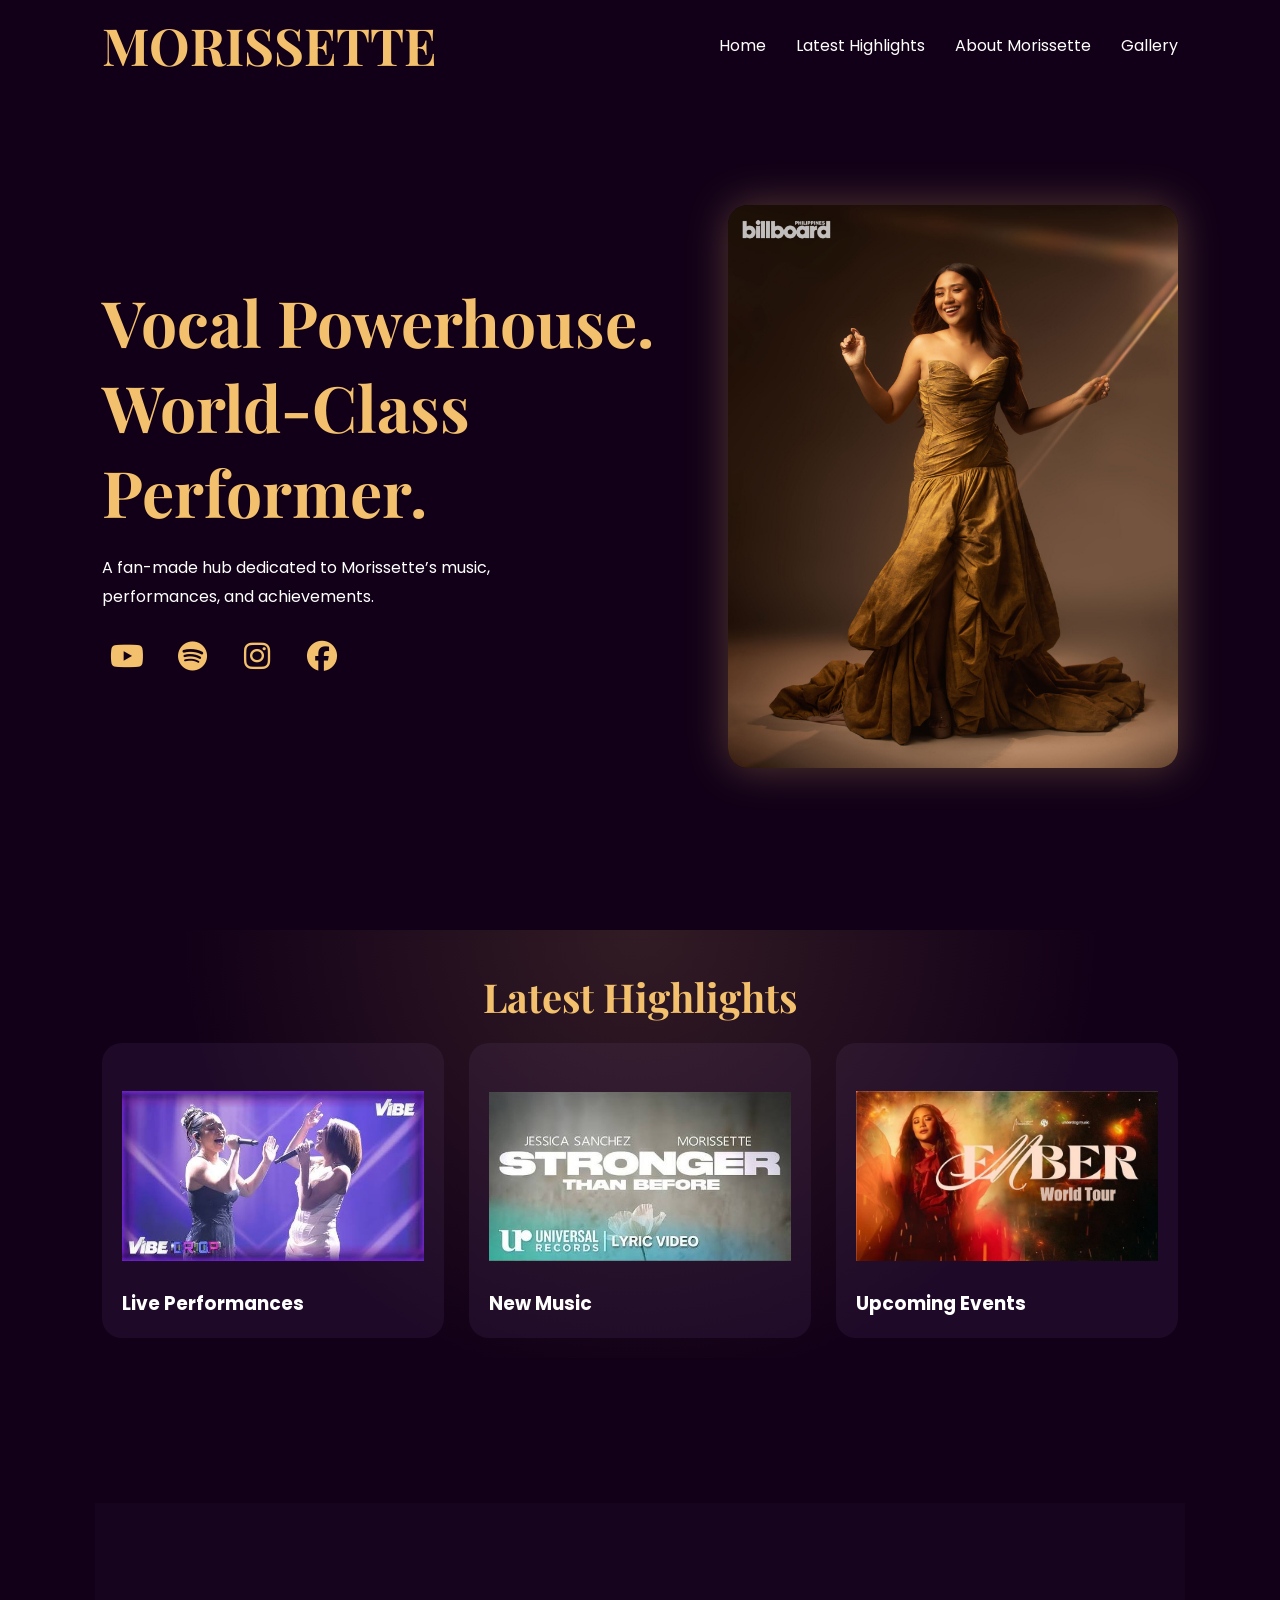
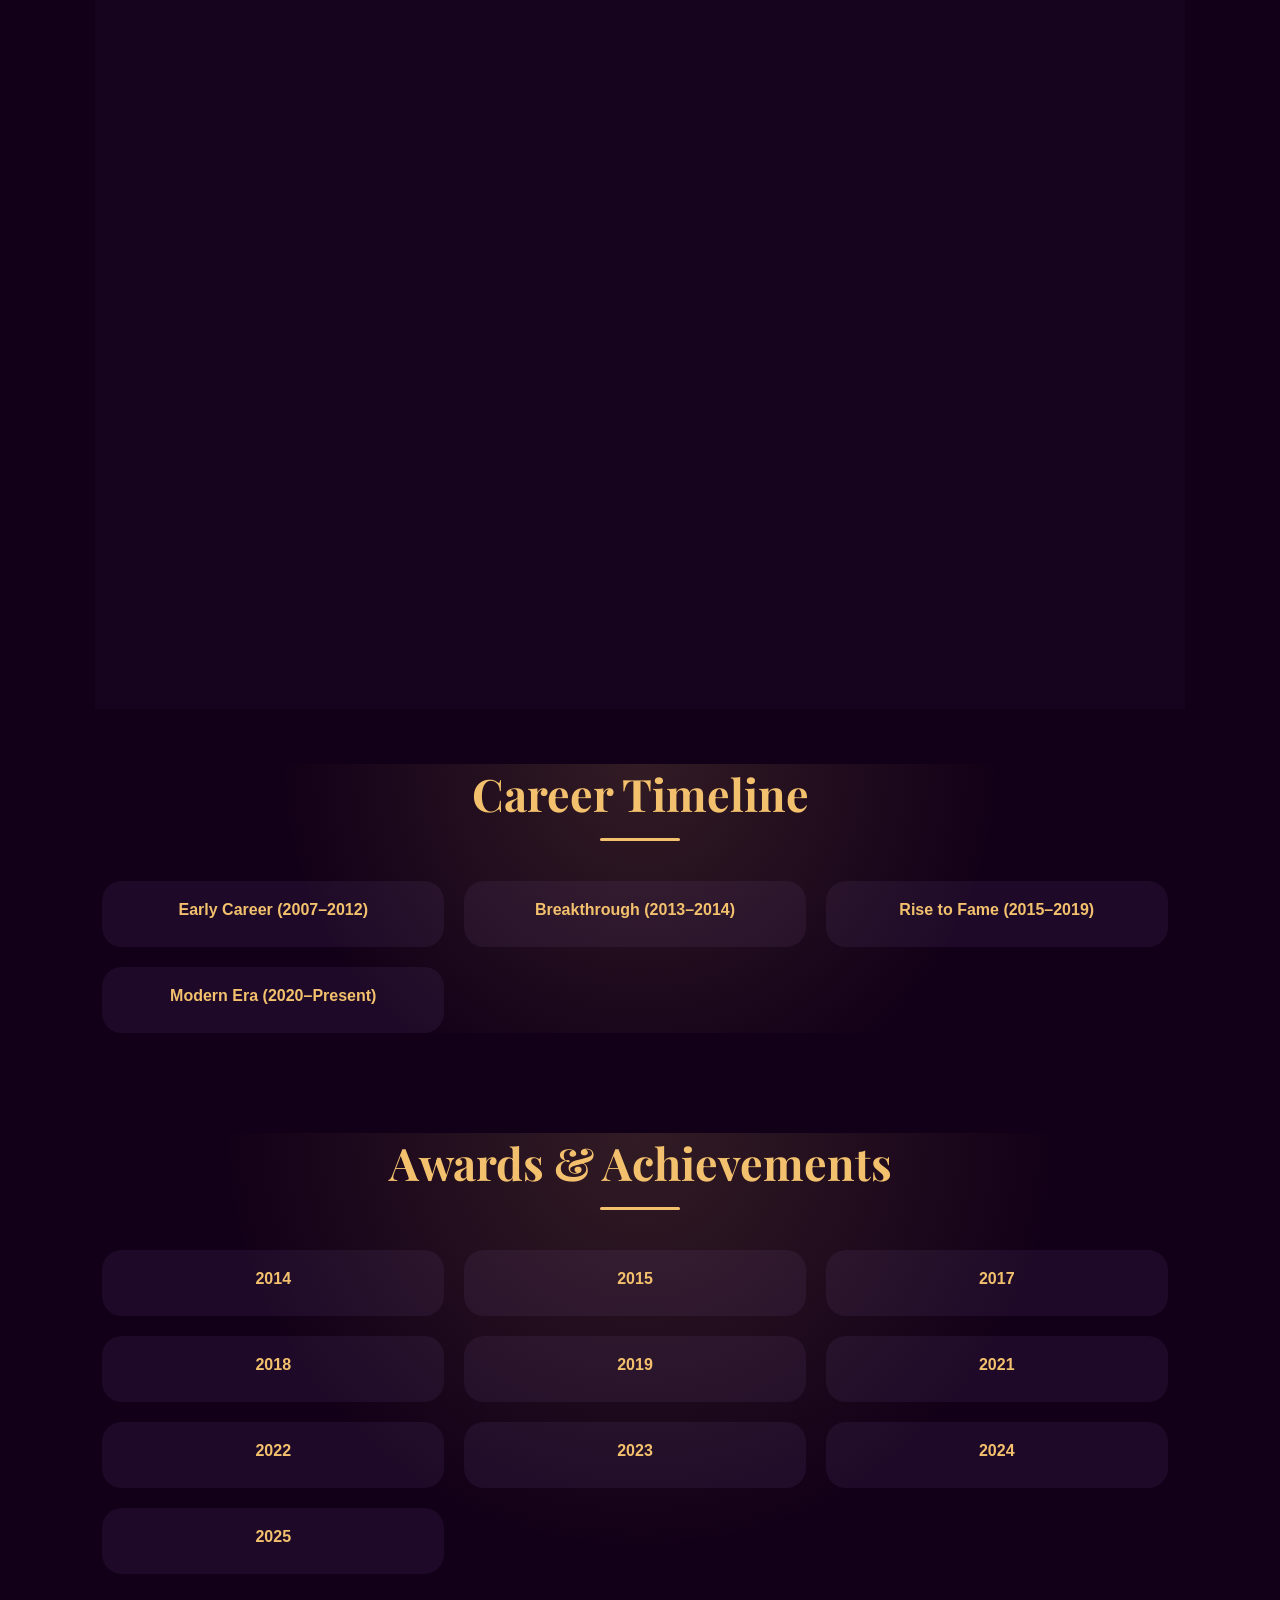
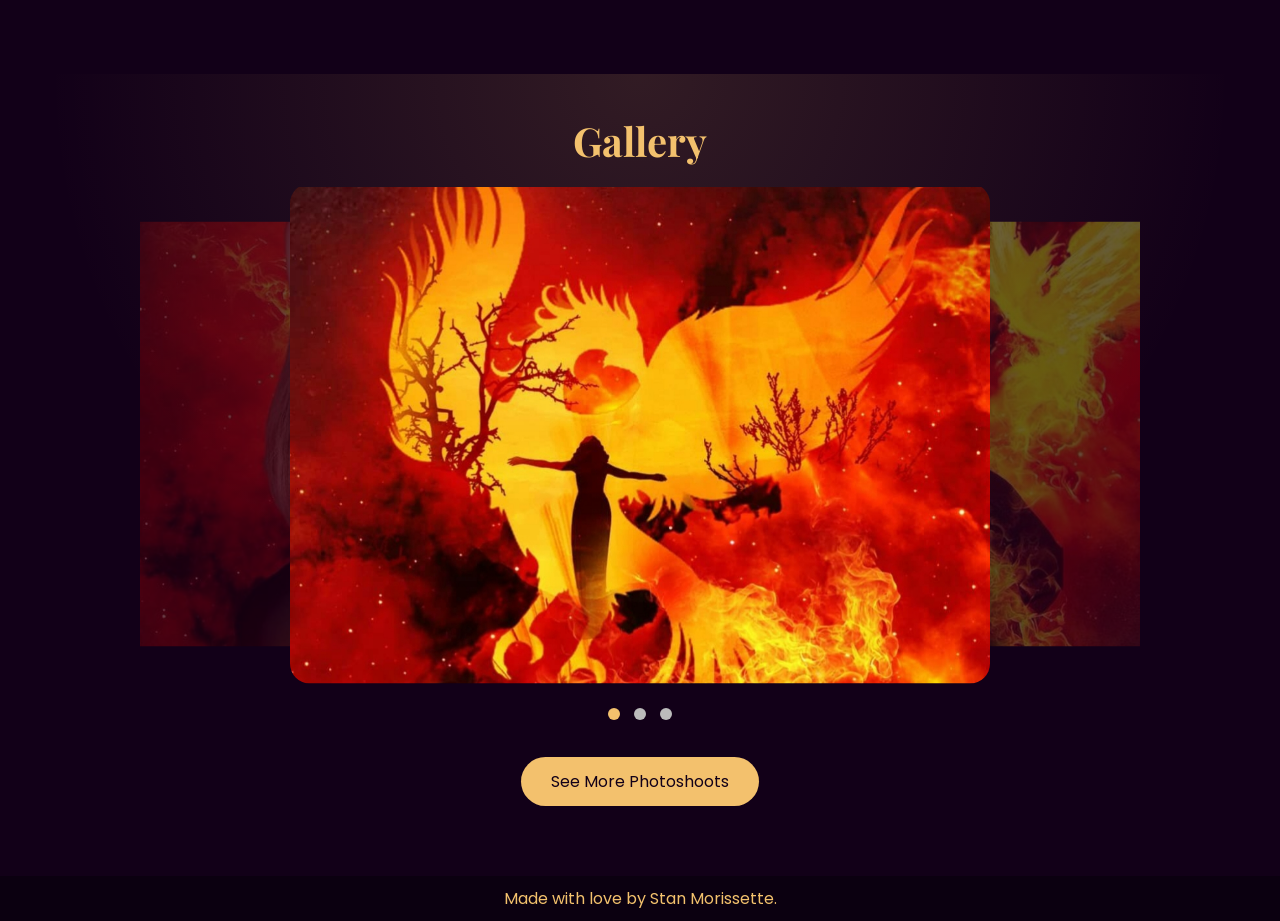
==== index.html @ fa7b36ed "Update index.html" ====
<!DOCTYPE html>
<html lang="en">
<head>
  <meta charset="UTF-8" />
  <meta name="viewport" content="width=device-width, initial-scale=1.0"/>
  <title>Morissette Fansite</title>

  <link rel="stylesheet" href="header.css">
  <link rel="stylesheet" href="style.css">

  <!-- Google Fonts -->
  <link href="https://fonts.googleapis.com/css2?family=Playfair+Display:wght@700&family=Poppins:wght@300;400;500&display=swap" rel="stylesheet">
  <link rel="stylesheet" href="https://cdnjs.cloudflare.com/ajax/libs/font-awesome/6.5.0/css/all.min.css">
<script src="https://cdn.onesignal.com/sdks/web/v16/OneSignalSDK.page.js" defer></script>
<script>
  window.OneSignalDeferred = window.OneSignalDeferred || [];
  OneSignalDeferred.push(async function(OneSignal) {
    await OneSignal.init({
      appId: "d24d82fd-729c-479e-8204-722964644f09",
    });
  });
</script>


</head>
  
<body>

 
<div id="preloader">

  <!-- VIDEO -->
  <video id="introVideo" autoplay muted playsinline>
    <source src="DiamanteNMDefender.mp4" type="video/mp4">
  </video>

  <!-- DARK OVERLAY -->
  <div class="preloader-overlay"></div>

  <!-- CONTENT -->
  <div class="preloader-content">

    <h1 class="preloader-title">
      MORISSETTE
    </h1>

    <p class="preloader-subtitle">
      Asia’s Phoenix
    </p>

    <!-- SOUND BUTTON -->
    <button id="soundBtn">
      Experience the Phoenix
    </button>

    <!-- SKIP -->
    <p id="skipText">
      Double tap anywhere to skip
    </p>

  </div>

</div>


  <header>
  <nav>
    <h1 class="logo">MORISSETTE</h1>
    <div class="menu-toggle" onclick="toggleMenu()">☰</div>
    <ul class="nav-links">
      <li><a href="#home">Home</a></li>
      <li><a href="#performances">Latest Highlights</a></li>
       <li><a href="#about">About Morissette</a></li>
      <li><a href="#gallery">Gallery</a></li>
    </ul>

  </nav>
</header>

<main class="page-content">

 <!-- HERO -->
  <section class="hero" id="home">

    <div class="hero-text">
      <h2>Vocal Powerhouse.<br>World-Class Performer.</h2>

      <p>
        A fan-made hub dedicated to Morissette’s
        music, performances, and achievements.
      </p>

      <div class="buttons">
         <a href="https://www.youtube.com/@MorissettePH" target="_blank" class="btn youtube"><i class="fa-brands fa-youtube"></i></a>
         <a href="https://open.spotify.com/artist/62WbvkXqQGvXQvw74GU3kQ" target="_blank" class="btn spotify"><i class="fa-brands fa-spotify"></i></a>
         <a href="https://www.instagram.com/itsMorissette/" target="_blank" class="btn instagram"><i class="fa-brands fa-instagram"></i></a>
         <a href="https://www.facebook.com/MorissettePh/" target="_blank" class="btn instagram"><i class="fa-brands fa-facebook"></i></a>
      </div>
    </div>

  <div class="hero-image reveal">
      <img src="Images/hero.jpg" alt="Morissette">
    </div>
  

 

</main>
 
<!-- HIGHLIGHTS -->
<section class="highlights reveal" id="performances">

  <h2>Latest Highlights</h2>

  <div class="card-container">

    <a href="Highlights/live-performances.html" class="card">
      <div class="slideshow" id="performance-slideshow"></div>
      <h3>Live Performances</h3>
    </a>

    <a href="Highlights/new-music.html" class="card">
      <div class="slideshow" id="music-slideshow"></div>
      <h3>New Music</h3>
    </a>

    <a href="Highlights/upcoming-events.html" class="card">
      <div class="slideshow" id="events-slideshow"></div>
      <h3>Upcoming Events</h3>
    </a>

  </div>

</section>



<!-- ABOUT MORISSETTE -->
<section class="info-section" id="about">

  <!-- ARTIST BIO -->
  <section class="artist-bio reveal" id="bio">
    <h2>About Morissette</h2>

      <p>
    <span class="highlight-name">Morissette</span>, hailed as the "<span class="highlight-name">Asia’s Phoenix</span>,” continues to rise as one of the most powerful and transcendent voices of her generation. Her unmatched vocal prowess has not only captured the hearts of millions but has also opened doors for her to collaborate with legendary acts such as A1, alongside other respected names in the music industry. She has also shared the stage with some of today’s biggest pop icons and global superstars, proving time and time again that her voice belongs on the world stage.
  </p>

  <p>
    From the Philippines to the global spotlight, Morissette has consistently carried her country with pride. One of her most iconic moments came when she was chosen to perform the official Asia release of “A Whole New World” for Disney’s live-action Aladdin—a testament to her timeless vocal elegance.
  </p>

  <p>
    She further solidified her international presence when she represented the Philippines at the Asia Song Festival in Busan, South Korea in 2017 and 2018, making history as the first artist to grace the stage for two consecutive years.
  </p>

  <p>
    Her journey has taken her across the world, with sold-out concerts in the USA, Dubai, Canada, Australia, Japan, Thailand, the United Kingdom, Switzerland, Italy, and many more—each stage echoing the same truth: Morissette was born to be heard.
  </p>

    <!-- remaining bio paragraphs -->
  </section>

  <!-- CAREER TIMELINE -->
  <section class="timeline-section reveal" id="timeline">

  <h2>Career Timeline</h2>

  <div class="timeline-container">

      <!-- EARLY CAREER -->
    <div class="card timeline-card accordion-card">

      <button class="accordion-btn">Early Career (2007–2012)</button>

      <div class="accordion-content">
        <p>
          Morissette began her career at a young age, joining TV5’s Talentadong Pinoy at 14
          and later competing in Star Factor, finishing as first runner-up. She appeared in TV5 shows
          and recorded early songs. In 2012, she starred in Disney’s Camp Rock stage musical but
          experienced vocal strain that led to vocal cord nodules.
        </p>
      </div>

    </div>


    <!-- BREAKTHROUGH -->
    <div class="card timeline-card accordion-card">

      <button class="accordion-btn">Breakthrough (2013–2014)</button>

      <div class="accordion-content">
        <p>
          In 2013, she joined The Voice of the Philippines and gained national recognition.
          She reached the semifinals under Sarah Geronimo’s team. In 2014, she became a regular ASAP performer,
          recorded theme songs, held her first solo concert, and performed with international artist Jessie J.
        </p>
      </div>

    </div>

    <!-- RISE -->
    <div class="card timeline-card accordion-card">

      <button class="accordion-btn">Rise to Fame (2015–2019)</button>

      <div class="accordion-content">
        <p>
          Morissette rose to major fame, releasing her debut album and earning multiple awards.
          She became known for hit TV and film theme songs, joined major concerts, and became part of
          the “Birit Queens.” Her performances went viral globally, earning her the title “Asia’s Phoenix.”
        </p>
      </div>

    </div>

    <!-- MODERN ERA -->
    <div class="card timeline-card accordion-card">

      <button class="accordion-btn">Modern Era (2020–Present)</button>

      <div class="accordion-content">
        <p>
          From 2020 onward, Morissette focused on songwriting, production, and international work.
          She released music such as “Love You Still,” “Phoenix,” and her EP Signature.
          She performed globally, sang at national events, celebrated her 10th anniversary,
          and recently expanded into film with Song of the Fireflies (2025), earning Best Actress recognition.
        </p>
      </div>

    </div>

  </div>

</section>

  <!-- AWARDS -->
  <section class="awards-section reveal" id="awards">
    <h2>Awards & Achievements</h2>

    <div class="awards-container">
      <!-- award cards -->
        <!-- 2014 -->
    <div class="card award-card accordion-card">

      <button class="accordion-btn">
        2014
      </button>

      <div class="accordion-content">
        <p>
          Star Awards for Music — New Female Recording Artist of the Year
        </p>

        <p>
          MOR Pinoy Music Awards — Best New Artist
        </p>
      </div>

    </div>

    <!-- 2015 -->
    <div class="card award-card accordion-card">

      <button class="accordion-btn">
        2015
      </button>

      <div class="accordion-content">
        <p>
          NCAF Seal of Excellence Awards — Outstanding Female Performing Artist
        </p>

        <p>
          MOR Pinoy Music Awards — Female Artist of the Year
        </p>
      </div>

    </div>

    <!-- 2017 -->
    <div class="card award-card accordion-card">

      <button class="accordion-btn">
        2017
      </button>

      <div class="accordion-content">
        <p>
          Aliw Awards — Best Collaboration in a Concert
        </p>

        <p>
          EdukCircle Awards — Most Influential Concert Performer
        </p>
      </div>

    </div>

    <!-- 2018 -->
    <div class="card award-card accordion-card">

      <button class="accordion-btn">
        2018
      </button>

      <div class="accordion-content">
        <p>
          Wish 107.5 Music Awards — Wish Female Artist of the Year
        </p>

        <p>
          Wishclusive Pop/Ballad Performance Awards
        </p>

        <p>
          Viral streaming and performance recognitions
        </p>
      </div>

    </div>

    <!-- 2019 -->
    <div class="card award-card accordion-card">

      <button class="accordion-btn">
        2019
      </button>

      <div class="accordion-content">
        <p>
          Awit Awards — Best Ballad Recording (“Naririnig Mo Ba”)
        </p>

        <p>
          Wish 107.5 Music Awards — Wish Artist of the Year
        </p>
      </div>

    </div>

    <!-- 2021 -->
    <div class="card award-card accordion-card">

      <button class="accordion-btn">
        2021
      </button>

      <div class="accordion-content">
        <p>
          Star Awards for Music — People’s Choice Award (“Love You Still”)
        </p>

        <p>
          Asian Academy Creative Awards — Best Theme Song
          (“Gusto Ko Nang Bumitaw”)
        </p>
      </div>

    </div>

    <!-- 2022 -->
    <div class="card award-card accordion-card">

      <button class="accordion-btn">
        2022
      </button>

      <div class="accordion-content">
        <p>
          Star Awards for Music — Female Recording Artist of the Year
        </p>

        <p>
          Awit Awards — Best Ballad Recording
          (“Diyan Ba Sa Langit” with Jason Dy)
        </p>
      </div>

    </div>

    <!-- 2023 -->
    <div class="card award-card accordion-card">

      <button class="accordion-btn">
        2023
      </button>

      <div class="accordion-content">
        <p>
          Asian Academy Creative Awards — Best Branded Programme
          (A Night of Wonder – Disney+ Philippines)
        </p>

        <p>
          KDR Icon of Music and Philanthropy — Hall of Fame Honor
        </p>
      </div>

    </div>

    <!-- 2024 -->
    <div class="card award-card accordion-card">

      <button class="accordion-btn">
        2024
      </button>

      <div class="accordion-content">
        <p>
          Billboard Philippines Women in Music — People’s Choice Award
        </p>
      </div>

    </div>

    <!-- 2025 -->
    <div class="card award-card accordion-card">

      <button class="accordion-btn">
        2025
      </button>

      <div class="accordion-content">
        <p>
          Manila International Film Festival — Best Actress
          (Song of the Fireflies)
        </p>
      </div>

    </div>

    </div>
  </section>

</section>




<!-- UPDATES 
<section class="updates reveal" id="updates">

  <h2>Latest Updates</h2>

  <div class="updates-container">

    <div class="update-card">
      <h3>New Performance Released</h3>
      <p>Morissette recently dropped a stunning live performance on YouTube.</p>
    </div>

    <div class="update-card">
      <h3>Upcoming Concert</h3>
      <p>Fans are excited for her upcoming live stage events.</p>
    </div>

    <div class="update-card">
      <h3>Music Milestone</h3>
      <p>Reached millions of streams across Spotify and YouTube.</p>
    </div>

  </div>

</section>  -->

 <!-- GALLERY -->
<section class="gallery reveal" id="gallery">

  <h2>Gallery</h2>

  <div class="slideshow-container">

  <div class="slides-wrapper">

    <div class="slide active fade">
      <img src="Images/Phoenix1.jpg" alt="">
    </div>

    <div class="slide fade">
      <img src="Images/Phoenix2.jpg" alt="">
    </div>

    <div class="slide fade">
      <img src="Images/Phoenix3.jpg" alt="">
    </div>

    <div class="slide fade">
      <img src="Images/Phoenix4.jpg" alt="">
    </div>

  </div>

</div>


<div class="dots-container">
  <span class="dot" data-position="first"></span>
  <span class="dot" data-position="middle"></span>
  <span class="dot" data-position="last"></span>
</div>





<!-- See More Button -->
<div class="see-more-container">
  <a href="Gallery/photoshoot-collection.html" class="see-more-btn">See More Photoshoots</a>
</div>


</section>

<script src="script.js"></script>



 <!-- FOOTER -->
  <footer>
    <p>
      Made with love by Stan Morissette.
    </p>
  </footer>



</body>
</html>
---- header.css ----
/* ========================================
   GLOBAL NAVBAR
======================================== */

header{
  position:fixed;
  top:0;
  left:0;
  width:100%;
  z-index:1000;

  background:#120018;

  transition:0.3s ease;

}

nav{
  position:relative;

  display:flex;
  justify-content:space-between;
  align-items:center;

  padding:20px 8%;

  transition:0.3s ease;
}

/* LOGO */

.logo{
  font-family:'Playfair Display', serif;
  color:#f3c16d;

  font-size:clamp(32px,4vw,80px);
  line-height:1;

  transition:0.3s ease;
}

/* NAV LINKS */

.nav-links{
  display:flex;
  align-items:center;
  gap:30px;

  list-style:none;
}

/* LINKS */

nav a{
  text-decoration:none;
  color:white;

  transition:0.3s ease;
}

nav a:hover{
  color:#f3c16d;
}

/* HAMBURGER */

.menu-toggle{
  display:none;

  font-size:32px;
  color:#f3c16d;

  cursor:pointer;

  flex-shrink:0;
  order:2;

  position:relative;
  z-index:2000;
}

/* SHRINK EFFECT */

header.shrink nav{
  padding:10px 8%;
}

header.shrink .logo{
  font-size:40px;
}

header.shrink .nav-links{
  gap:15px;
}

/* MOBILE NAV */

@media(max-width:768px){

  nav{
    flex-wrap:wrap;
    padding:15px 8%;
  }

  .menu-toggle{
    display:block;
  }

  .nav-links{
    display:none;

    position:absolute;
    top:100%;
    left:0;

    width:100%;

    flex-direction:column;
    text-align:center;
    gap:15px;

    margin-top:15px;
    padding:20px 0;

    background:#120018;
  }

  .nav-links.show{
    display:flex;
  }

}




/* ========================================
   GLOBAL
======================================== */

html,
body{
  height:100%;
}

body{
  min-height:100vh;
  display:flex;
  flex-direction:column;

  font-family:'Poppins', sans-serif;
  background:#120018;
  color:white;
}

main{
  flex:1;
}



/* ========================================
   FOOTER
======================================== */

footer{
  padding:10px;

  text-align:center;

  background:#0b0010;
  color:#f3c16d;
}
---- style.css ----
/* ========================================
   RESET & BASE
======================================== */

*{
  margin: 0;
  padding: 0;
  box-sizing: border-box;
}

.page-content{
  margin-top: 30px;
}


#home,
#about,
#performances,
#gallery{
  scroll-margin-top: 100px;
}

#timeline,
#awards{
  scroll-margin-top: 120px;
}

html {
  scroll-behavior: smooth;
}

/* ========================================
   PRELOADER
======================================== */

#preloader{
  position: fixed;
  inset: 0;
  display: flex;
  justify-content: center;
  align-items: center;
  overflow: hidden;
  background: black;
  z-index: 9999;
  transition: opacity 0.8s ease;
}

#preloader video{
  position: absolute;
  inset: 0;
  width: 100%;
  height: 100%;
  object-fit: cover;
}

.preloader-overlay{
  position: absolute;
  inset: 0;
  background: linear-gradient(
    to bottom,
    rgba(0, 0, 0, 0.45),
    rgba(18, 0, 24, 0.75)
  );
  z-index: 1;
}

.preloader-content{
  position: relative;
  z-index: 2;
  display: flex;
  flex-direction: column;
  align-items: center;
  justify-content: center;
  text-align: center;
  padding: 20px;
}

.preloader-title{
  font-family: 'Playfair Display', serif;
  font-size: clamp(3rem, 8vw, 6rem);
  letter-spacing: 4px;
  color: #f3c16d;
  text-shadow:
    0 0 10px rgba(243, 193, 109, 0.5),
    0 0 30px rgba(243, 193, 109, 0.25);
  animation: fadeUp 1.2s ease forwards;
}

.preloader-subtitle{
  margin-top: 10px;
  margin-bottom: 40px;
  font-size: 1rem;
  letter-spacing: 3px;
  text-transform: uppercase;
  color: white;
  opacity: 0.85;
  animation: fadeUp 1.5s ease forwards;
}

#soundBtn{
  margin-top: 100px;
  padding: 14px 34px;
  border: none;
  border-radius: 40px;
  background: #f3c16d;
  color: #120018;
  font-weight: 600;
  font-size: 1rem;
  cursor: pointer;
  transition: transform 0.3s ease, box-shadow 0.3s ease, background-color 0.3s ease;
  animation: fadeUp 1.8s ease forwards;
}

#soundBtn:hover{
  transform: scale(1.05);
  box-shadow: 0 0 20px rgba(243, 193, 109, 0.45);
}

#soundBtn.skip-mode{
  background: #ffffff;
  color: #120018;
  box-shadow: 0 0 20px rgba(255, 255, 255, 0.4);
}

#skipText{
  margin-top: 22px;
  font-size: 0.9rem;
  color: white;
  opacity: 0.7;
  animation: fadeUp 2s ease forwards;
}

@keyframes fadeUp{
  from{
    opacity: 0;
    transform: translateY(20px);
  }
  to{
    opacity: 1;
    transform: translateY(0);
  }
}

/* ========================================
   HERO
======================================== */

.hero{
  min-height: 100vh;
  display: flex;
  align-items: center;
  justify-content: space-between;
  gap: 40px;
  padding: 50px 8%;
  opacity: 0;
  transform: translateY(20px);
  transition: opacity 1.2s ease, transform 1.2s ease;
}

.hero.show{
  opacity: 1;
  transform: translateY(0);
}

.hero-text{
  flex: 1;
  display: flex;
  flex-direction: column;
}

.hero-text h2{
  margin-bottom: 20px;
  font-size: 4rem;
  font-family: 'Playfair Display', serif;
  color: #f3c16d;
}

.hero-text p{
  max-width: 500px;
  line-height: 1.8;
}

.hero-image img{
  width: 450px;
  margin-top: 20px;
  border-radius: 20px;
  box-shadow: 0 0 40px rgba(243, 193, 109, 0.3);
}

.buttons{
  display: flex;
  gap: 15px;
  margin-top: 20px;
}

.buttons a{
  padding: 12px 20px;
  text-decoration: none;
  color: #f3c16d;
  border-radius: 30px;
}

/* SOCIAL BUTTONS */
.btn{
  width: 50px;
  height: 50px;
  display: flex;
  align-items: center;
  justify-content: center;
  font-size: 30px; /* Reduced from 50px to prevent overflow inside a 50px wrapper */
  color: #f3c16d;
  text-decoration: none;
  transition: transform 0.3s ease, background 0.3s ease, box-shadow 0.3s ease;
}

.btn i{
  color: #f3c16d;
}

.btn:hover{
  transform: scale(1.1);
  background: rgba(243, 193, 109, 0.12);
  box-shadow: 0 0 15px rgba(243, 193, 109, 0.4);
}



/* ========================================
   ABOUT MORISSETTE
======================================== */

.info-section{
  width:100%;
  padding:100px 8%;
}

/* ========================================
   GLOBAL SECTION TITLES
======================================== */

.highlights h2,
.gallery h2,
.updates h2 {
  position: relative;
  padding: 20px 8%;
  text-align: center;
  font-size: 2.5rem;
  color: #f3c16d;
  font-family: 'Playfair Display', serif;
  color: #f3c16d;
}


.artist-bio h2,
.timeline-section h2,
.awards-section h2{
  text-align:center;
  font-size:2.8rem;
  font-family:'Playfair Display', serif;
  color:#f3c16d;
  margin-bottom:40px;
  position:relative;
}

.artist-bio h2::after,
.timeline-section h2::after,
.awards-section h2::after{
  content:"";
  display:block;
  width:80px;
  height:3px;
  background:#f3c16d;
  margin:15px auto 0;
  border-radius:20px;
}

/* ========================================
   ARTIST BIO
======================================== */

.artist-bio{
  max-width:1000px;
  margin:0 auto 100px;
  padding:50px;
  background:rgba(30,10,40,.45);
  border-radius:24px;
  backdrop-filter:blur(8px);
  box-shadow:0 0 30px rgba(243,193,109,.08);
    transition:.3s ease;
}

.artist-bio p{
  color:#f3f3f3;
  line-height:1.9;
  margin-bottom:18px;
  text-align:justify;
  text-indent:0.5in;
}

.artist-bio:hover{
  transform:translateY(-5px);
}

.highlight-name{
  color:#f3c16d;
  font-family:'Playfair Display', serif;
  font-weight:600;
}

/* ========================================
   TIMELINE
======================================== */

.timeline-section{
  max-width:1200px;
  margin:0 auto 100px;
}

 .timeline-container{
  display:grid;
  grid-template-columns:repeat(auto-fit,minmax(260px,1fr));
  gap:20px;

  max-height:700px;   /* desktop height */
  overflow-y:auto;

  padding-right:10px;
  align-items:start;
}

.timeline-card{
  background:#1e0a28;
  border-radius:10px;
  padding:5px;
  transition:.3s ease;
}

.timeline-card:hover{
  transform:translateY(-5px);
  box-shadow:0 0 25px rgba(243,193,109,.15);
}

/* ========================================
   AWARDS
======================================== */

.awards-section{
  max-width:1200px;
  margin:0 auto;
}

.awards-container{
  display:grid;
  grid-template-columns:repeat(auto-fit,minmax(260px,1fr));
  gap:20px;

  max-height:700px;   /* desktop height */
  overflow-y:auto;

  padding-right:10px;
  align-items:start;

    /* Hide scrollbar */
  scrollbar-width:none;      /* Firefox */
  -ms-overflow-style:none;   /* IE/Edge */
}

.awards-container::-webkit-scrollbar{
  display:none;              /* Chrome/Safari */
}

.award-card{
  background:#1e0a28;
  border-radius:20px;
  padding:5px;
  transition:.3s ease;
}

.award-card:hover{
  transform:translateY(-5px);
  box-shadow:0 0 25px rgba(243,193,109,.15);
}




/* ========================================
   UPDATES
======================================== */

.updates{
  padding: 100px 8%;
  text-align: center;
}

.update-card{
  margin-bottom: 15px;
  padding: 20px;
  background: #1e0a28;
  border-radius: 20px;
  text-align: left;
  transition: transform 0.3s ease;
}

.update-card:hover{
  transform: translateY(-5px);
}

.update-card h3{
  margin-bottom: 10px;
  color: #f3c16d;
}

.update-card p{
  line-height: 1.6;
}

/* ========================================
   HIGHLIGHTS
======================================== */

.highlights{
   position: relative;
margin-bottom: 90PX;
  padding: 20px 8%;
}

.card-container{
  display: grid;
  grid-template-columns: repeat(auto-fit, minmax(250px, 1fr));
  gap: 25px;
}

.card{
  display: block;
  padding: 20px; /* Changed from percentage to pixels for grid stability */
  background: #1e0a28;
  border-radius: 20px;
  text-decoration: none;
  color: white;
  transition: transform 0.3s ease;
}

.card:hover{
  transform: translateY(-5px);
}

.slideshow{
  width: 100%;
  aspect-ratio: 4/3;
  border-radius: 15px;
  position: relative;
  overflow: hidden;
}

.highlight-slide{
  border-radius: 15px;
  position: absolute;
  inset: 0;
  width: 100%;
  height: 100%;
  object-fit: contain;
  opacity: 0;
  transform: scale(1.05);
  transition: opacity 1.5s ease, transform 4s ease;
}

.highlight-slide.active{
  opacity: 1;
  transform: scale(1);
}

/* ========================================
   GALLERY
======================================== */

.gallery{
  padding: 20px 8%;
  text-align: center;
  margin-bottom: 50PX;
}

.slideshow-container{
  position: relative;
  max-width: 1000px;
  height: 500px;
  margin: auto;
  overflow: hidden;
}

.slide{
  position: absolute;
  top: 50%;
  left: 50%;
  width: 70%;
  opacity: 0;
  transform: translate(-50%, -50%) scale(0.8);
  transition: opacity 0.5s ease, transform 0.5s ease;
  z-index: 1;
}

.slide.active{
  opacity: 1;
  transform: translate(-50%, -50%) scale(1);
  z-index: 3;
}

.slide.prev{
  opacity: 0.35;
  transform: translate(-85%, -50%) scale(0.85);
  z-index: 2;
}

.slide.next{
  opacity: 0.35;
  transform: translate(-15%, -50%) scale(0.85);
  z-index: 2;
}

.slide img{
  width: 100%;
  height: 500px;
  object-fit: cover;
  border-radius: 20px;
}

.see-more-container{
  margin-top: 30px;
  text-align: center;
}

.see-more-btn{
  display: inline-block;
  padding: 12px 30px;
  background: #f3c16d;
  color: #120018;
  border: none;
  border-radius: 25px;
  text-decoration: none;
  font-size: 1rem;
  transition: background 0.3s ease, transform 0.3s ease;
}

.see-more-btn:hover{
  background: #d1ad4f;
  transform: scale(1.05);
}

.dots-container{
  margin-top: 15px;
  text-align: center;
}

.dot{
  display: inline-block;
  width: 12px;
  height: 12px;
  margin: 0 5px;
  background: #bbb;
  border-radius: 50%;
  cursor: pointer;
  transition: background 0.3s;
}

.dot.active{
  background: #f3c16d;
}



/* ========================================
   ACCORDION
======================================== */

.accordion-btn{
  width: 100%;
  display: flex;
  justify-content: center;
  align-items: center;
  margin-bottom: 8px;
  background: none;
  border: none;
  color: #f3c16d;
  font-size: 1rem;
  font-weight: 600;
  cursor: pointer;
}

.accordion-btn::after{
  content: "";
  transition: transform 0.3s ease;
}

.accordion-content{
  max-height:0;
  overflow:hidden;
  opacity:0;
  transition:max-height .4s ease, opacity .3s ease;
  
}

/* Fixed active state so scrollbars and overflow function properly */
.accordion-card.active .accordion-content{
  max-height: 1000px;
  opacity: 1;
  margin-top: 15px;
}

.accordion-content p{
  margin-bottom: 12px;
  font-size: 0.95rem;
  line-height: 1.5;
}

.accordion-content::-webkit-scrollbar{
  width: 4px;
}

.accordion-content::-webkit-scrollbar-thumb{
  background: #f3c16d;
  border-radius: 10px;
}



/* Always-on Glow Background Effect on Headings */
.highlights::before,
.gallery::before,
.updates::before,
.timeline-section::before,
.awards-section::before {
  content: "";
  position: absolute;
  inset: 0;
  background: radial-gradient(
    circle at top,
    rgba(243, 193, 109, 0.14),
    transparent 60%
  );
  border-radius: 20px;
  pointer-events: none;
  z-index: 0;
}

.highlights h2 > *,
.gallery h2 > *,
.updates h2 > *,
.timeline-section h2 > *,
.awards-section h2 > * {
  position: relative;
  z-index: 1;
}


/* ========================================
   REVEAL ANIMATION (Performance Optimized)
======================================== */

.reveal{
  opacity: 0;
  transform: translateY(120px);
  transition: opacity 1.4s ease, transform 1.4s ease; /* Avoids transition: all */
}

.reveal.active{
  opacity: 1;
  transform: translateY(0);
}




/* ========================================
   MOBILE STYLES (768px and down)
======================================== */

@media(max-width: 768px){
  .page-content{
    margin-top: 90px;
  }

  .hero{
    flex-direction: column;
    text-align: center;
    gap: 25px;
    padding: 40px 8%;
  }

  .hero-image{
    order: 1;
  }

  .hero-text{
    order: 2;
    align-items: center;
  }

  .hero-text h2{
    font-size: 2.2rem;
  }

  .hero-text p{
    max-width: 100%;
    margin: auto;
  }

  .buttons{
    justify-content: center;
    flex-wrap: wrap;
  }

  .hero-image img{
    width: 100%;
    max-width: 320px;
  }

  .slideshow-container{
    height: 320px;
  }

  .slide{
    width: 85%;
  }

  .slide img{
    height: 300px;
  }

  .prev,
  .next{
    padding: 12px;
    font-size: 18px;
  }

  .info-section{
    padding:80px 5%;
  }

  .artist-bio{
    padding:30px 25px;
    margin-bottom:70px;
  }

.artist-bio p{
  color:#f3f3f3;
  line-height:1.9;
  margin-bottom:18px;
  text-align:justify;
  text-indent:0.5in;
}

  .artist-bio h2,
  .timeline-section h2,
  .awards-section h2{
    font-size:2rem;
  }

  .timeline-section,
  .awards-section{
    margin-bottom:70px;
  }

 .accordion-btn{
    font-size:1.3rem;   /* smaller title */
    padding:12px 0;
    
  }

  .accordion-content p{
    font-size:0.9rem;   /* smaller text */
    line-height:1;
   
  }
  
  .accordion-card,
  .timeline-card,
  .award-card{
    padding:5px;       /* smaller card padding */
   
  }

  .awards-container{
    grid-template-columns:1fr;
     max-height:350px;
    overflow-y:auto;

    padding-right:5px;
     scrollbar-width:none;
    -ms-overflow-style:none;
  }

  .awards-container::-webkit-scrollbar{
    display:none;
  }


    .timeline-container{
    grid-template-columns:1fr;

   
  }
 

}
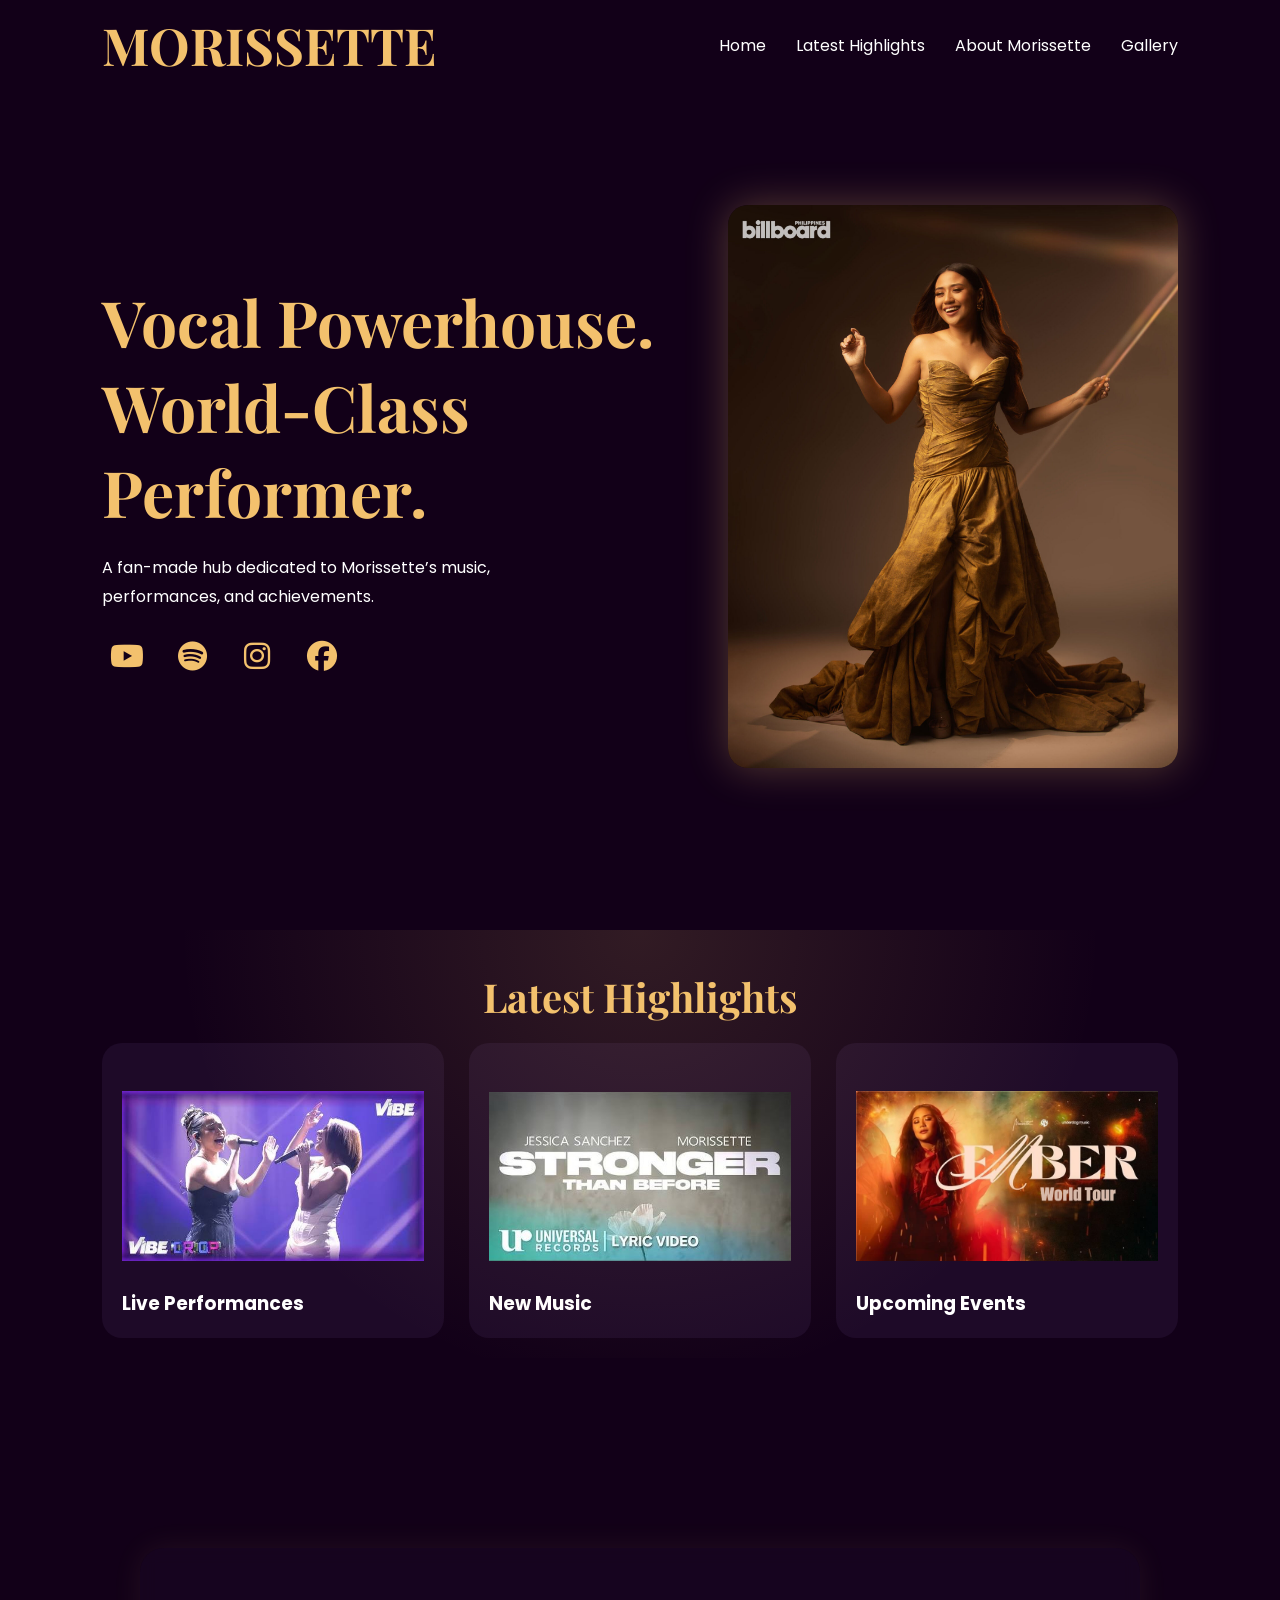
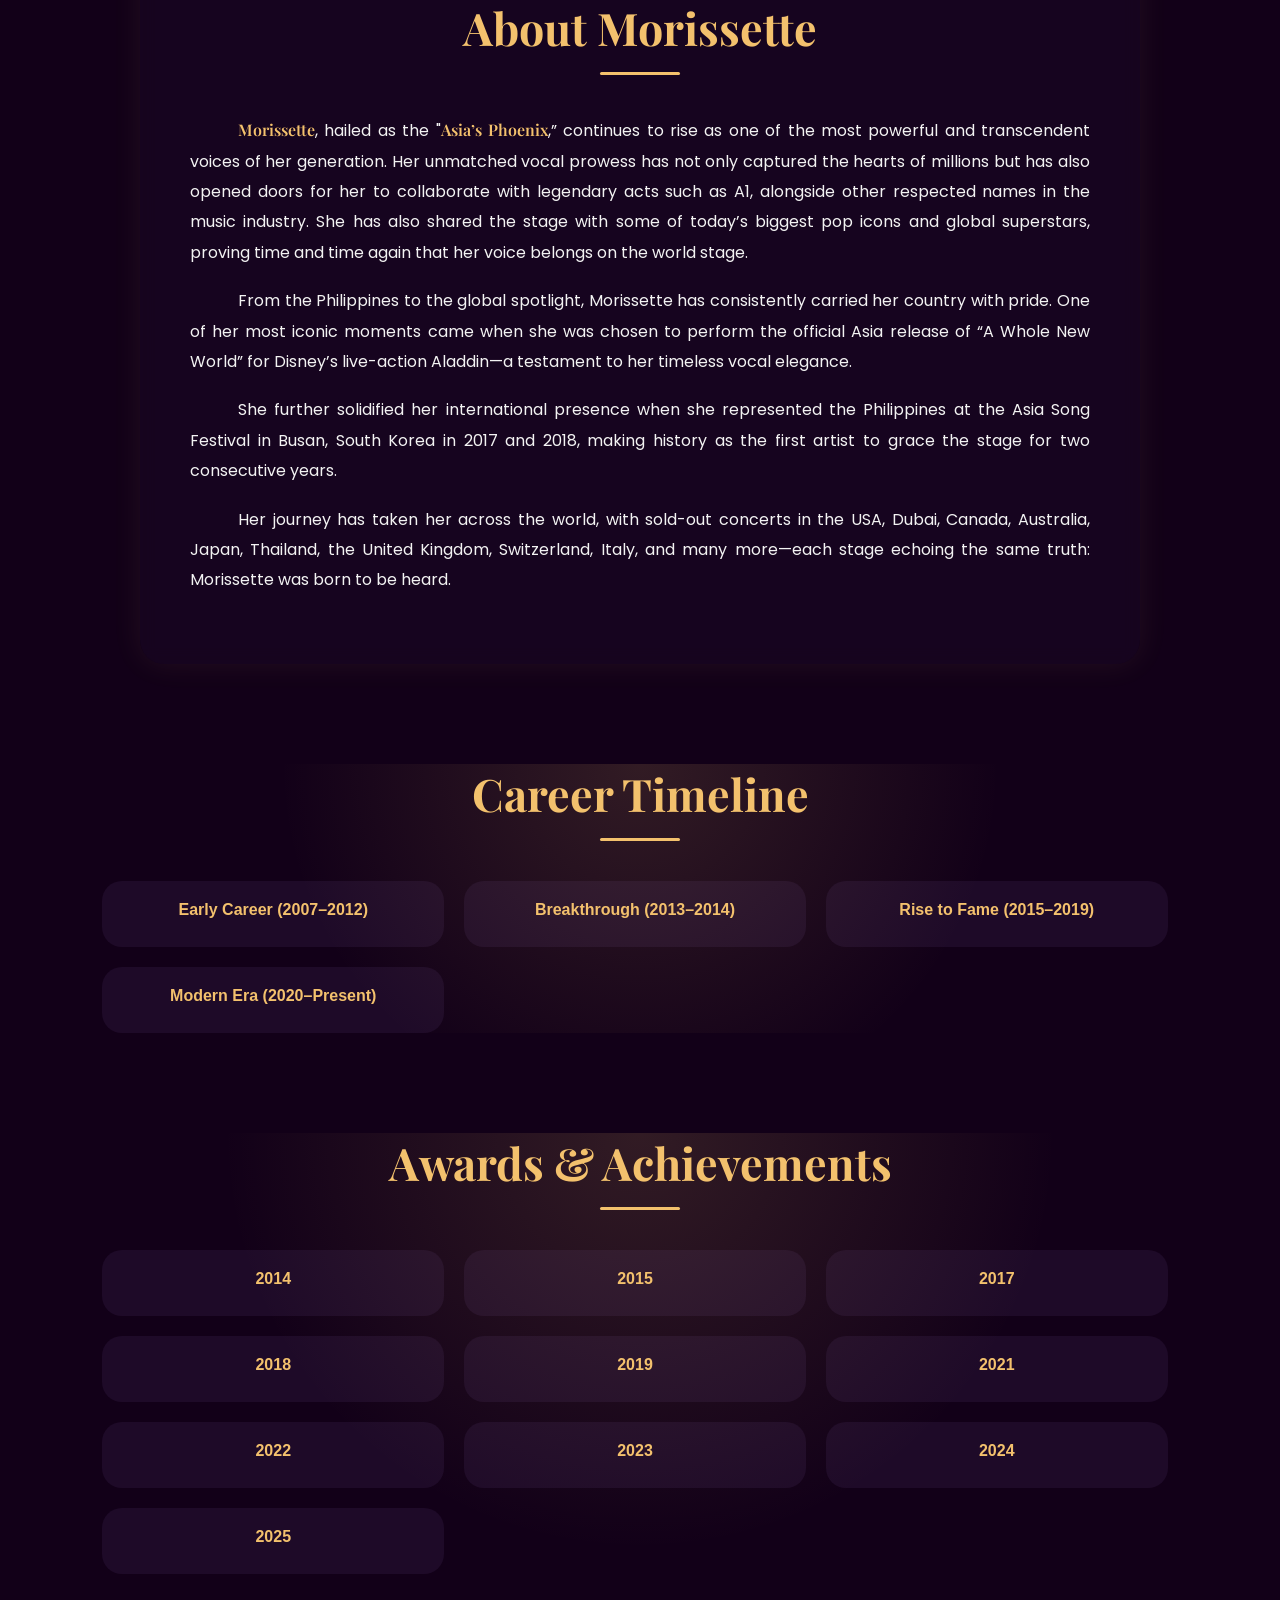
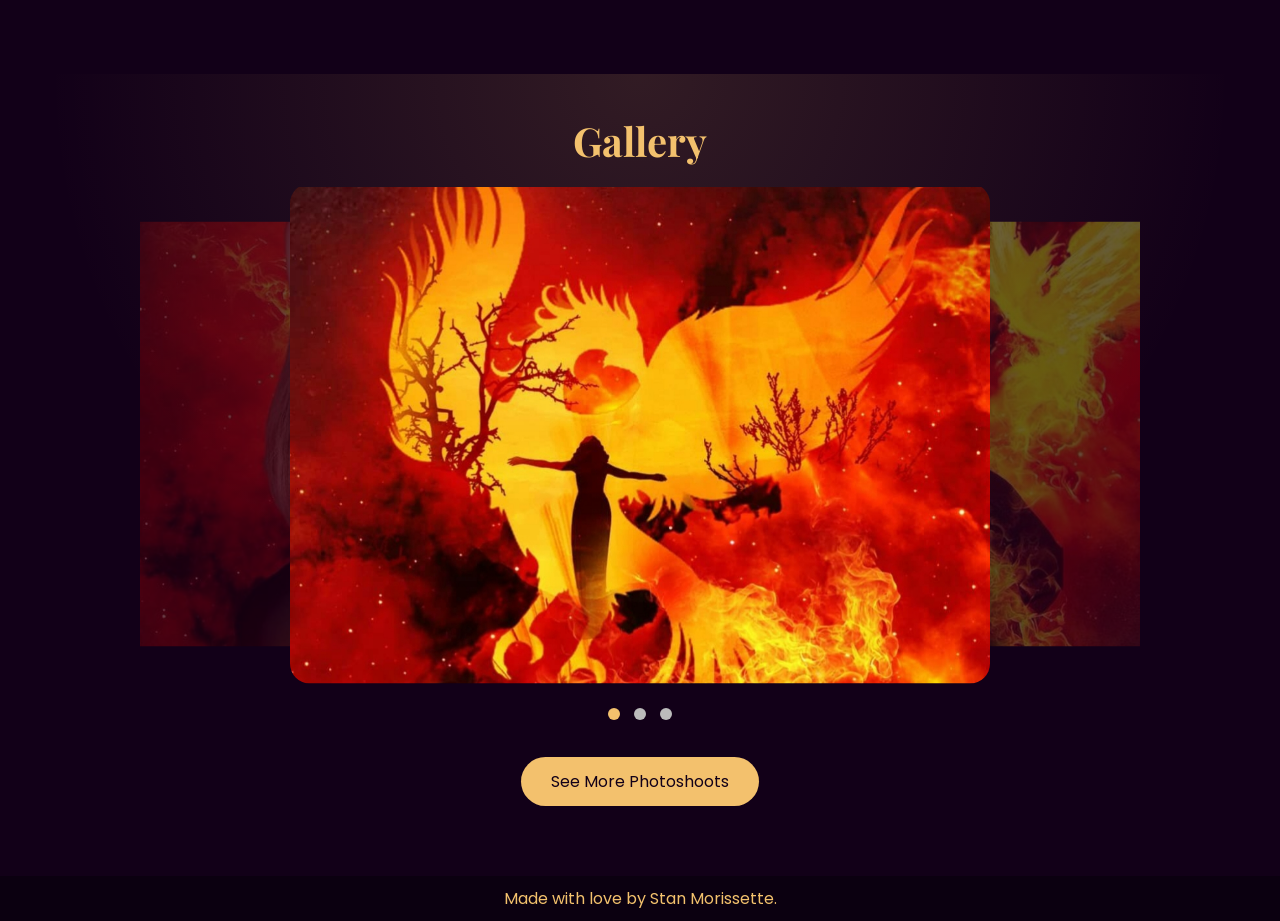
==== commit 019f545d: "Update index.html" ====
--- a/index.html
+++ b/index.html
@@ -80,7 +80,7 @@
 <main class="page-content">
 
  <!-- HERO -->
-  <section class="hero" id="home">
+  <section class="hero reveal" id="home">
 
     <div class="hero-text">
       <h2>Vocal Powerhouse.<br>World-Class Performer.</h2>
--- a/header.css
+++ b/header.css
@@ -25,6 +25,7 @@
   padding:20px 8%;
 
   transition:0.3s ease;
+  z-index: 999
 }
 
 /* LOGO */
@@ -170,4 +171,4 @@
 
   background:#0b0010;
   color:#f3c16d;
-}+}
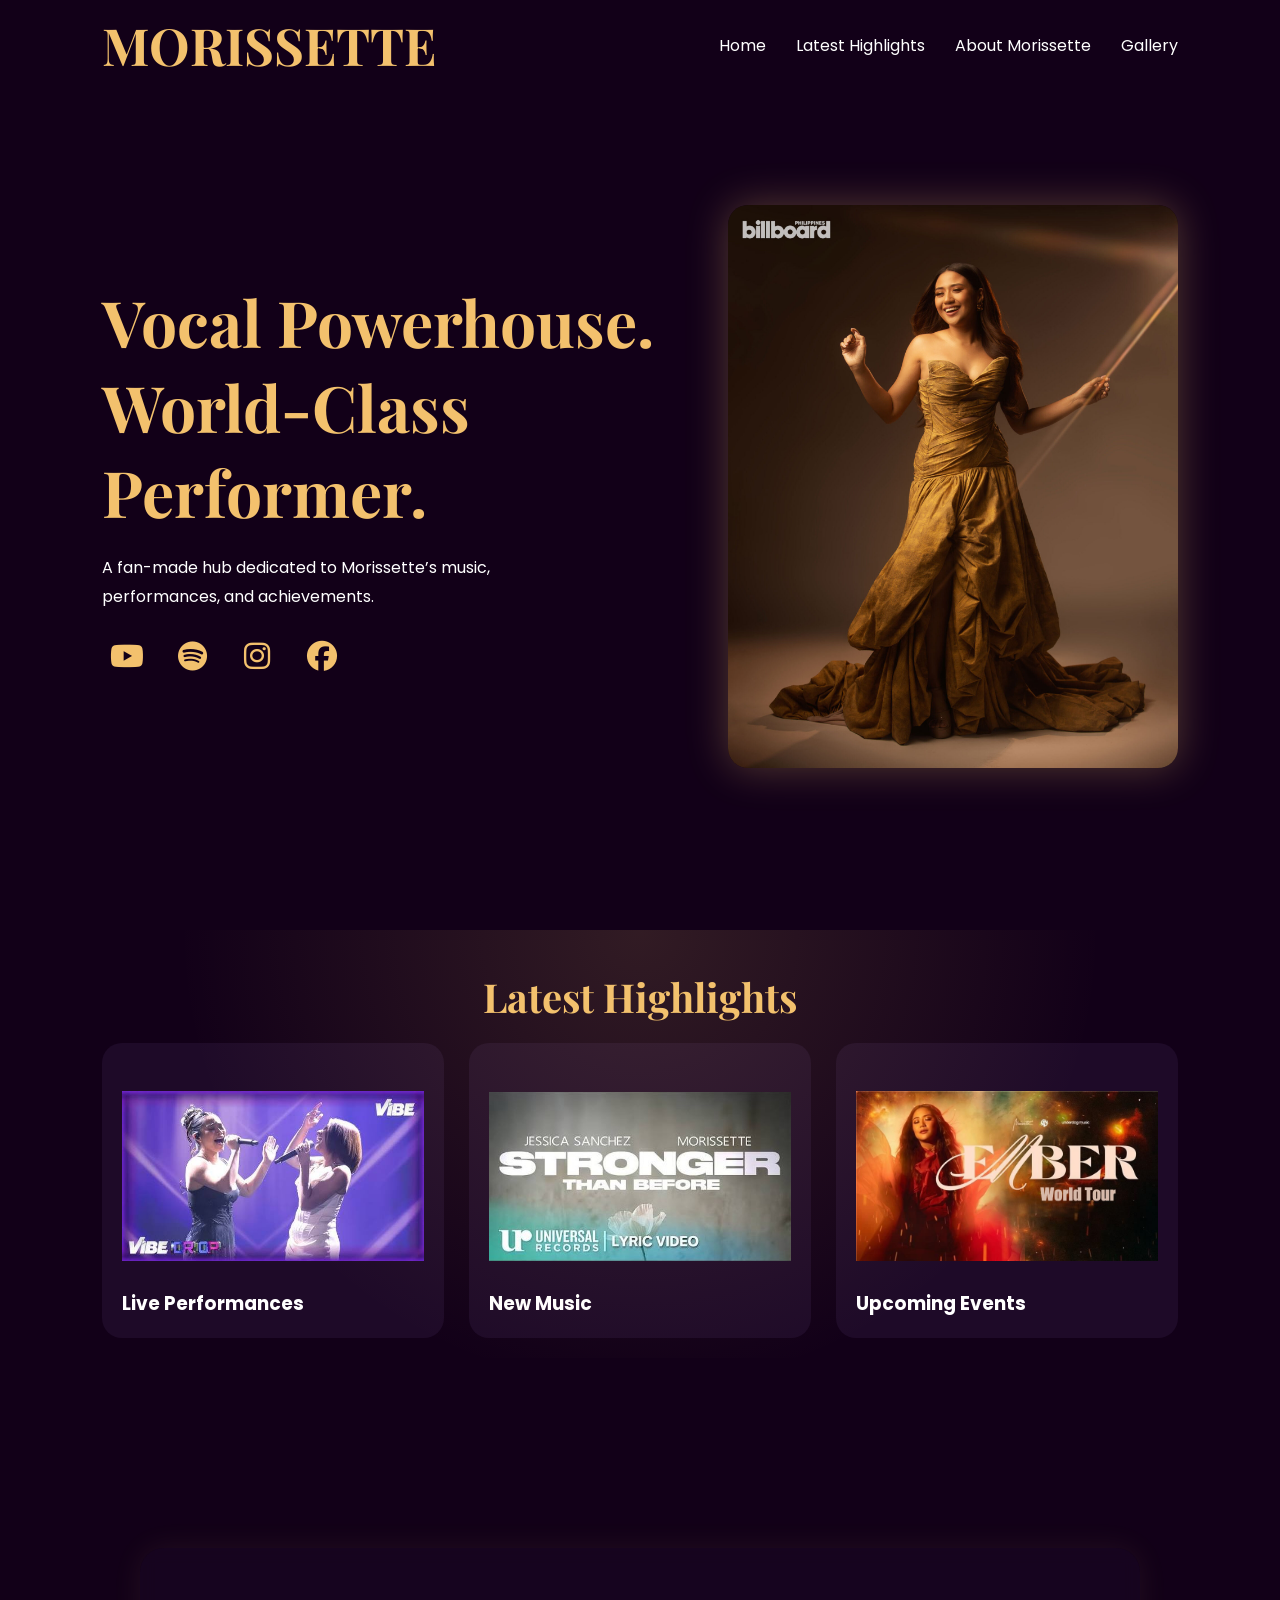
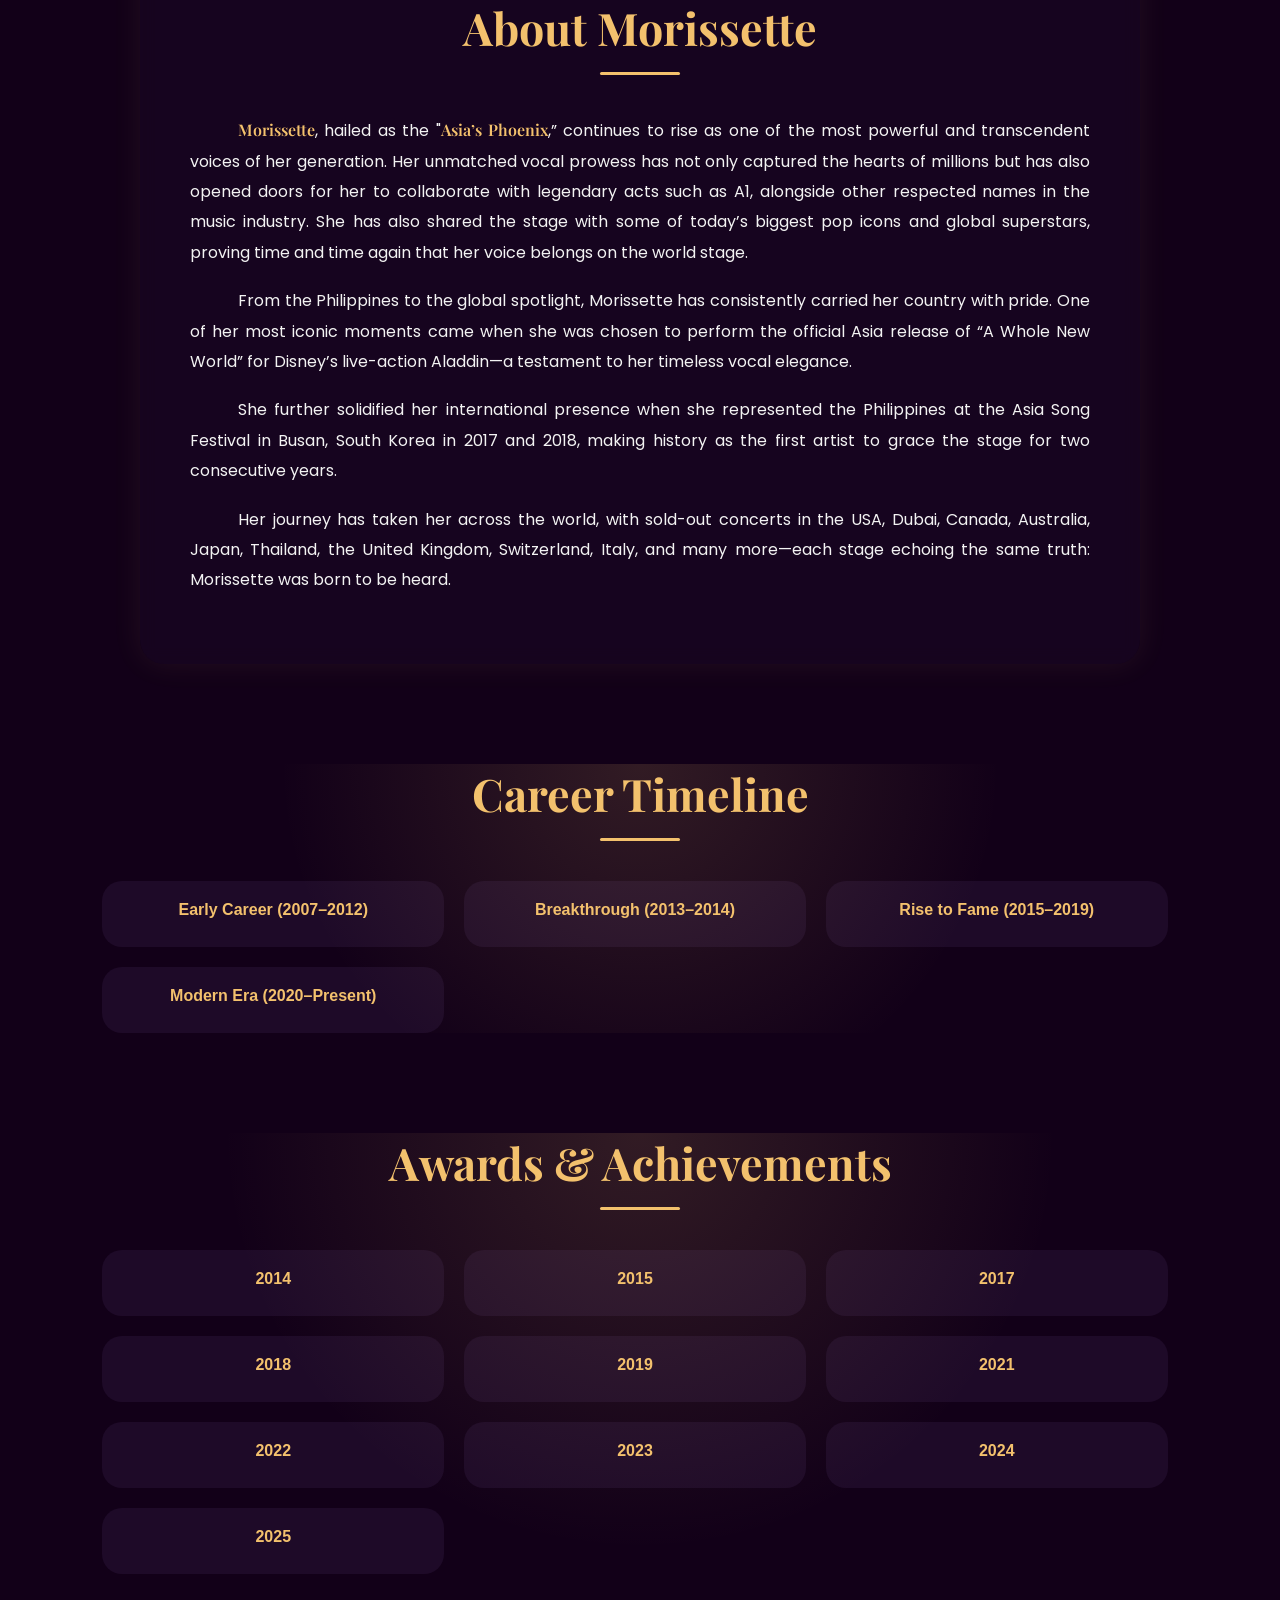
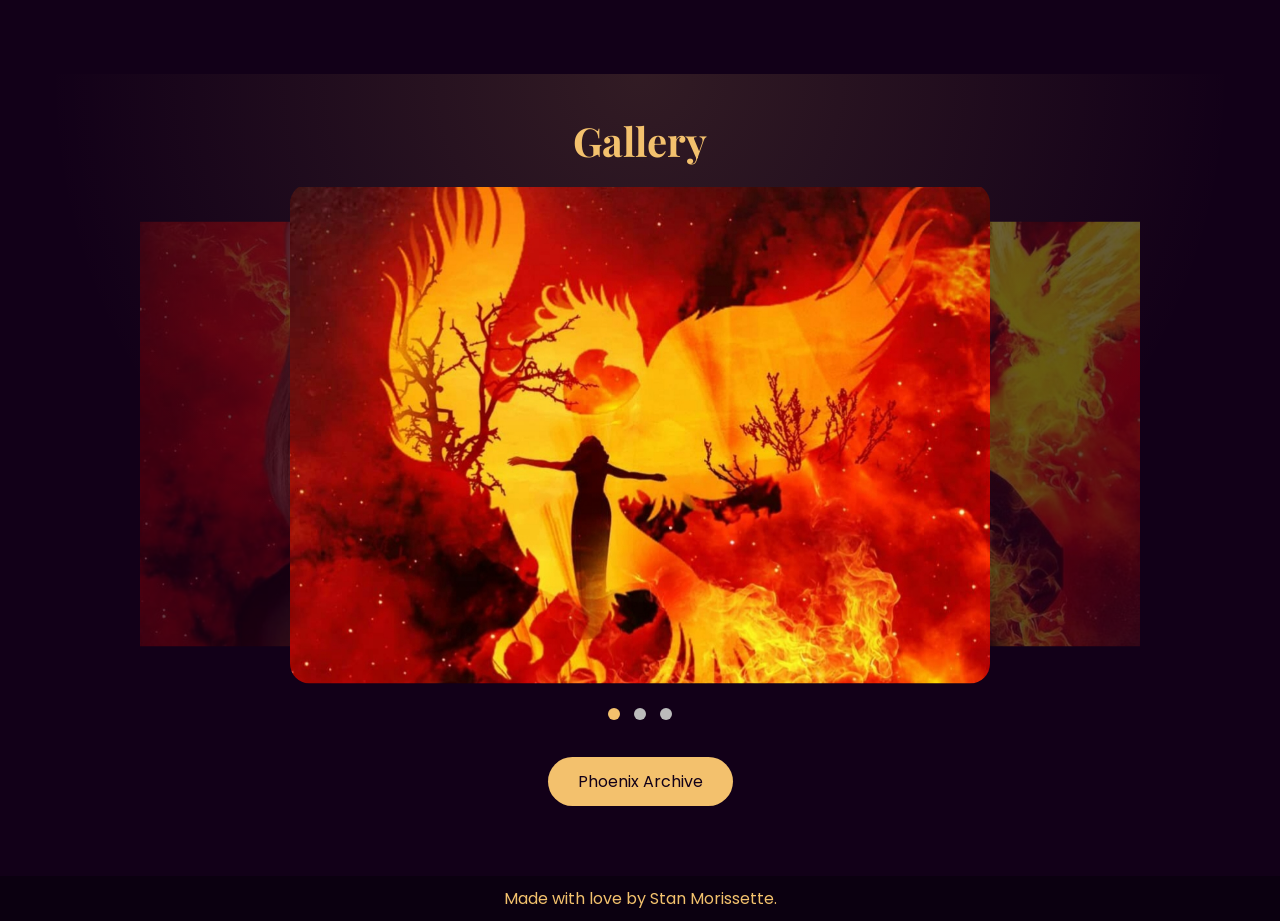
==== commit 39c11bce: "Update index.html" ====
--- a/index.html
+++ b/index.html
@@ -507,7 +507,7 @@
 
 <!-- See More Button -->
 <div class="see-more-container">
-  <a href="Gallery/photoshoot-collection.html" class="see-more-btn">See More Photoshoots</a>
+  <a href="Gallery/photoshoot-collection.html" class="see-more-btn">Phoenix Archive</a>
 </div>
 
 
--- a/style.css
+++ b/style.css
@@ -155,6 +155,7 @@
   opacity: 0;
   transform: translateY(20px);
   transition: opacity 1.2s ease, transform 1.2s ease;
+  
 }
 
 .hero.show{
@@ -684,6 +685,7 @@
     text-align: center;
     gap: 25px;
     padding: 40px 8%;
+      
   }
 
   .hero-image{
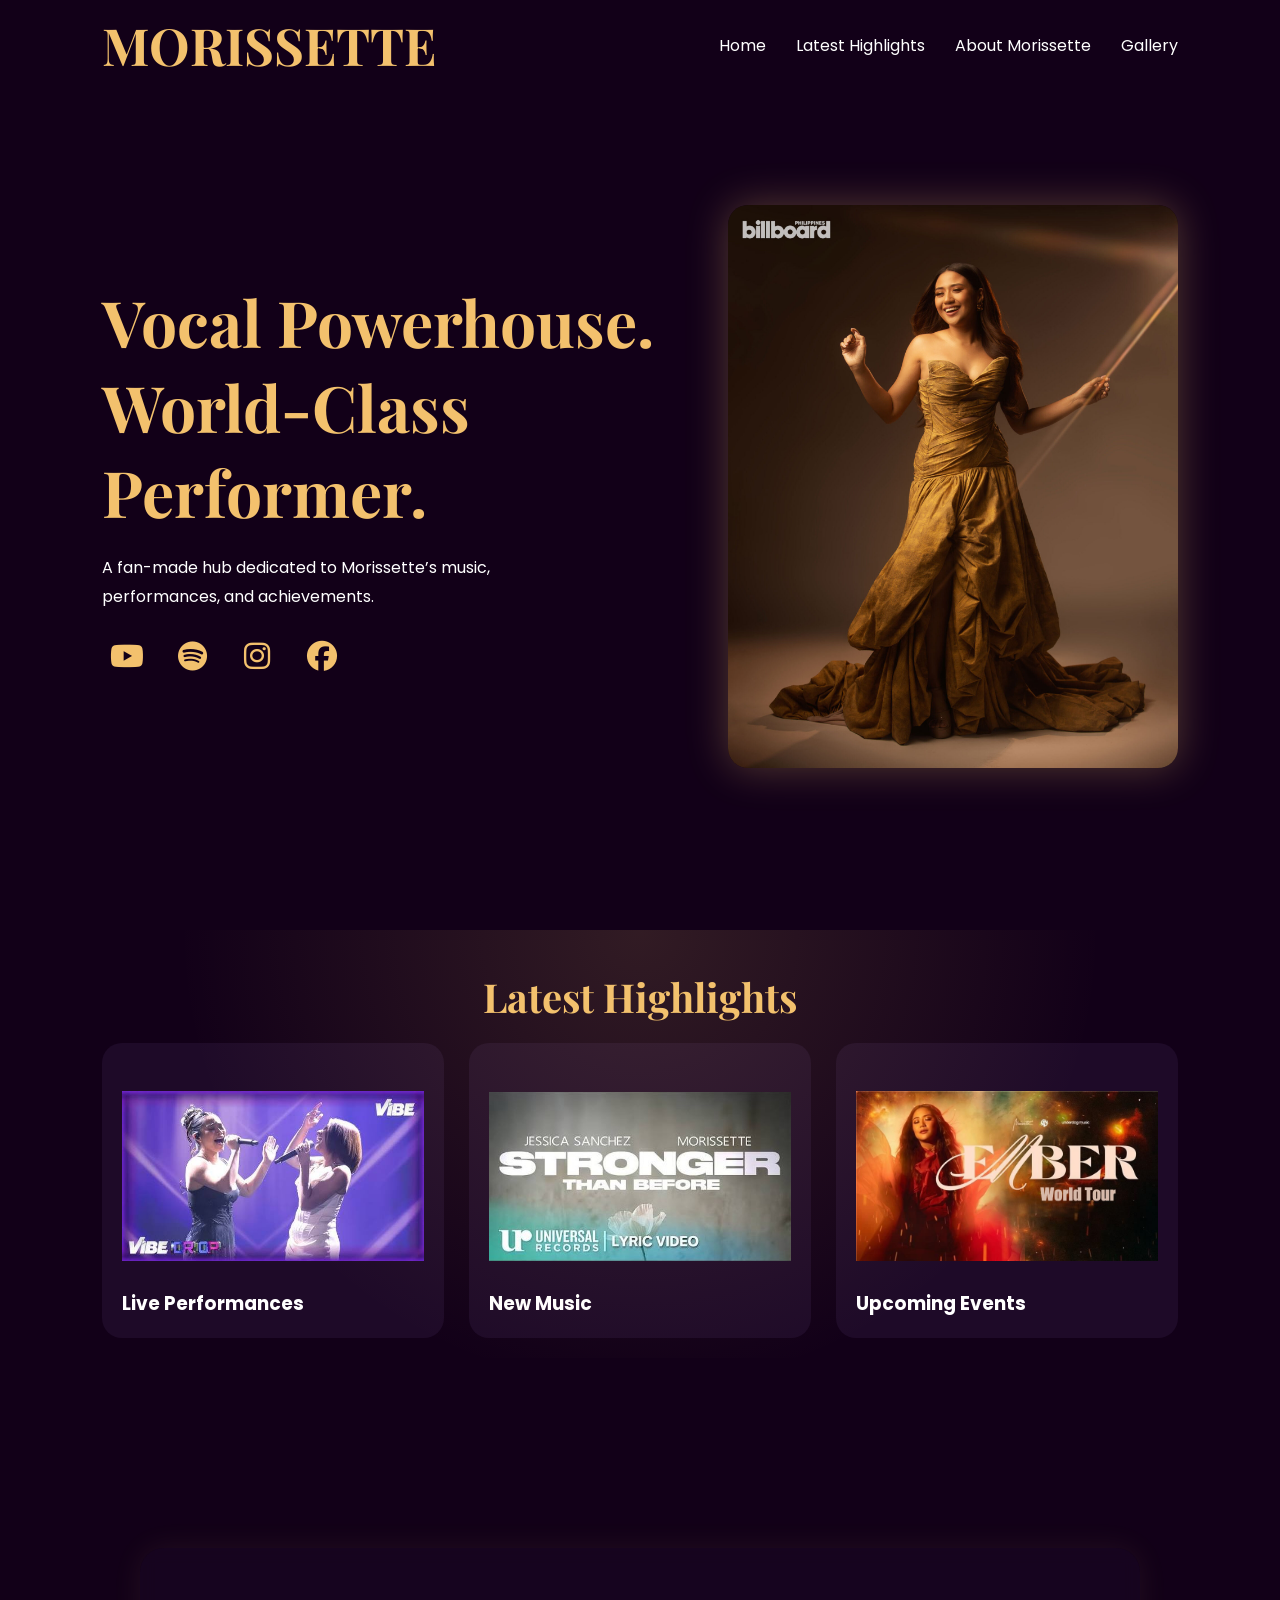
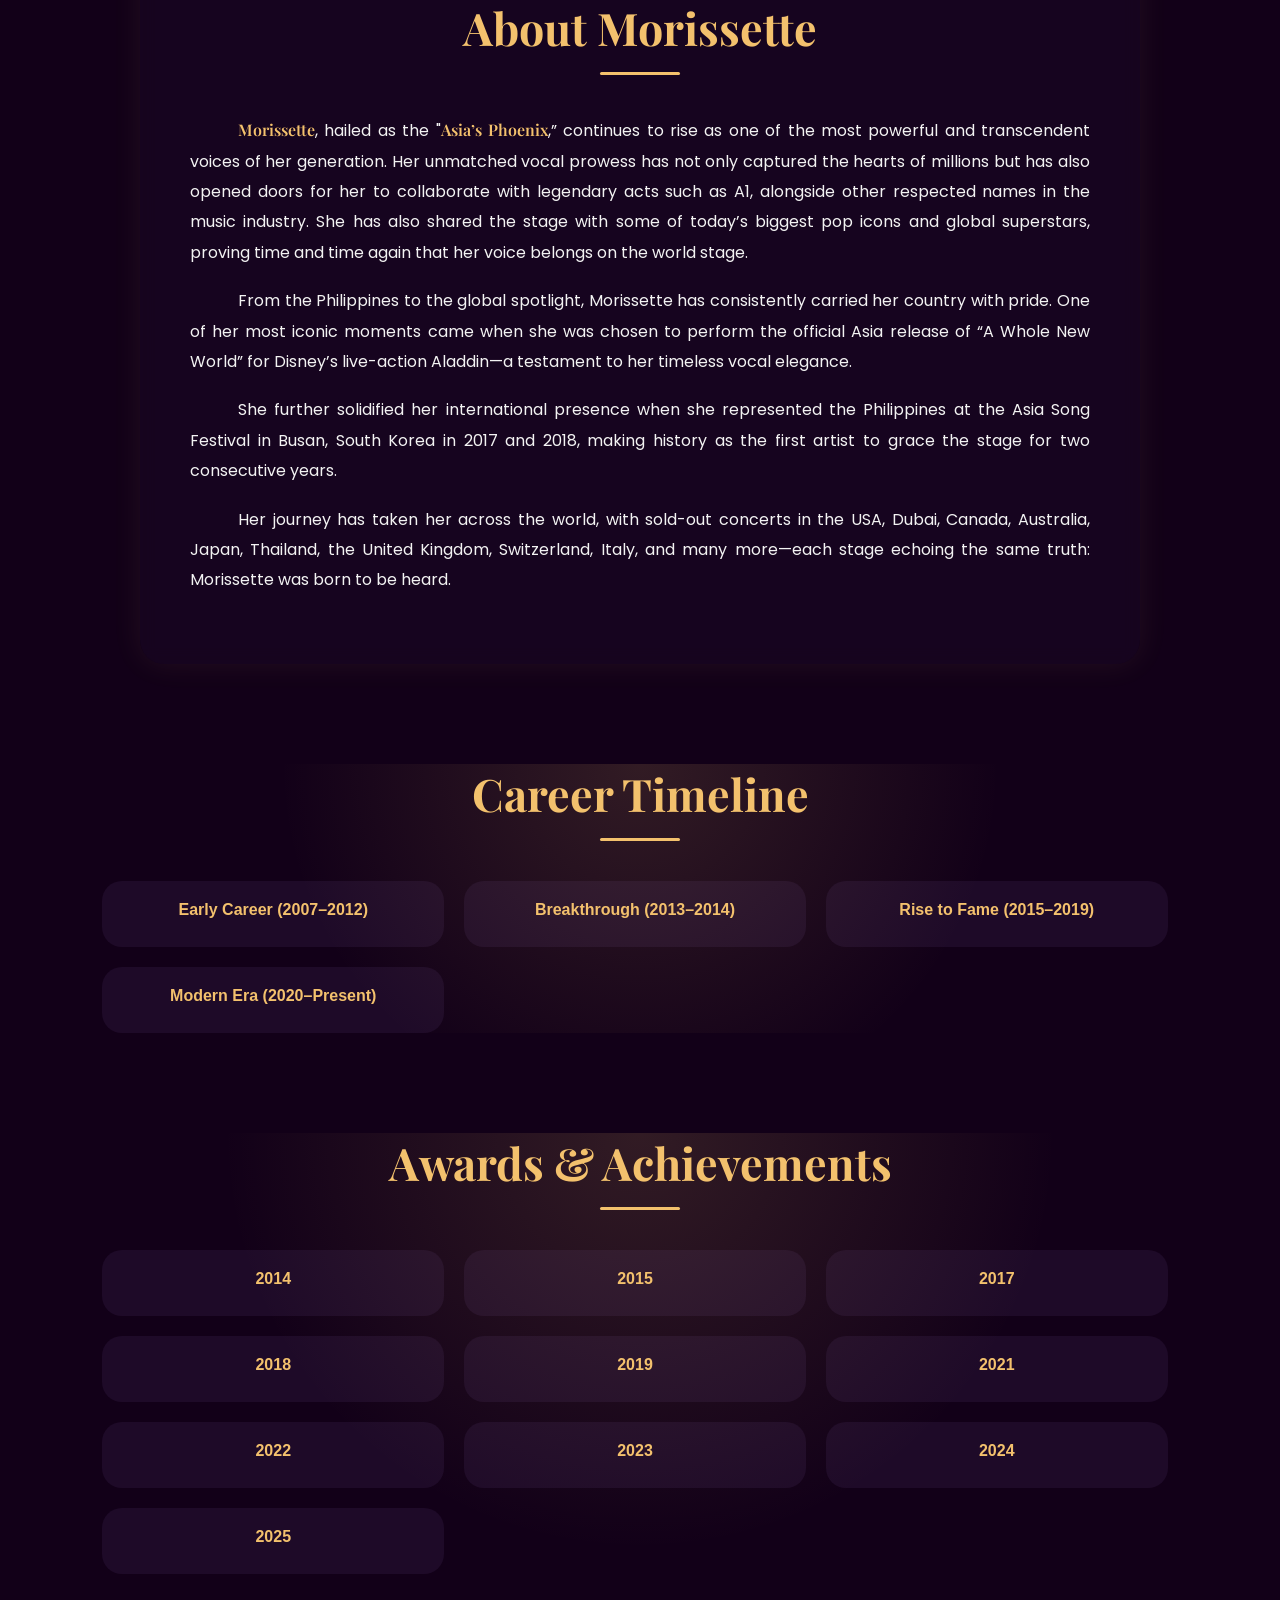
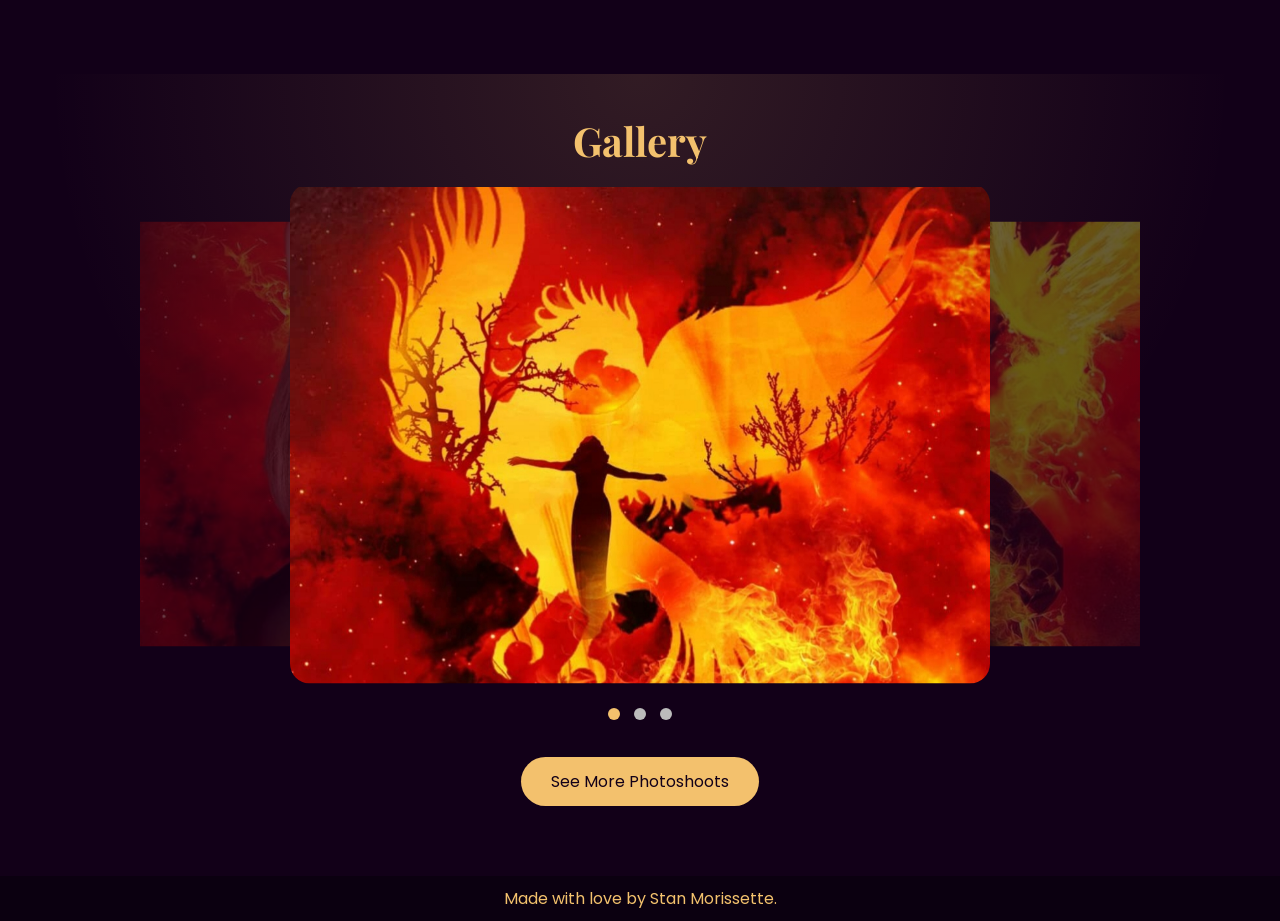
==== commit aa25a892: "Update index.html" ====
--- a/index.html
+++ b/index.html
@@ -98,7 +98,7 @@
       </div>
     </div>
 
-  <div class="hero-image reveal">
+  <div class="hero-image">
       <img src="Images/hero.jpg" alt="Morissette">
     </div>
   
@@ -507,7 +507,7 @@
 
 <!-- See More Button -->
 <div class="see-more-container">
-  <a href="Gallery/photoshoot-collection.html" class="see-more-btn">Phoenix Archive</a>
+  <a href="Gallery/photoshoot-collection.html" class="see-more-btn">See More Photoshoots</a>
 </div>
 
 
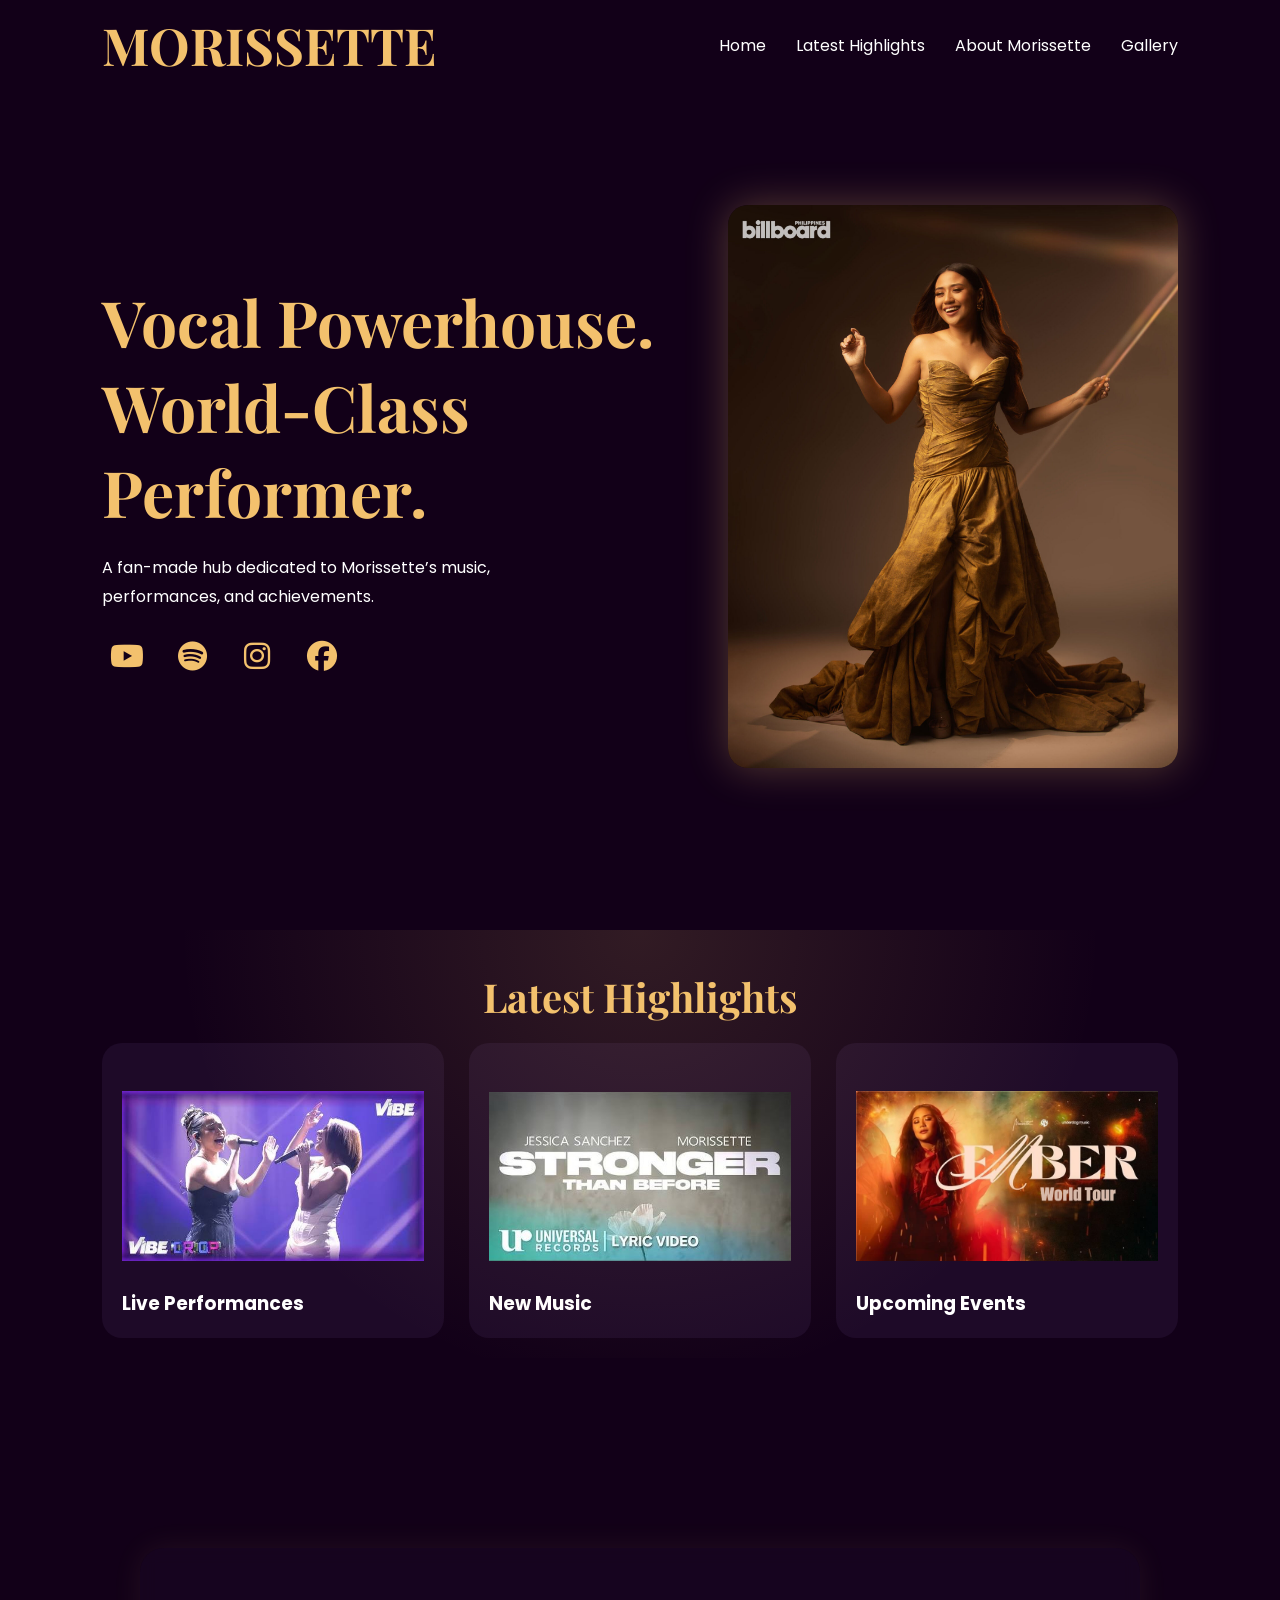
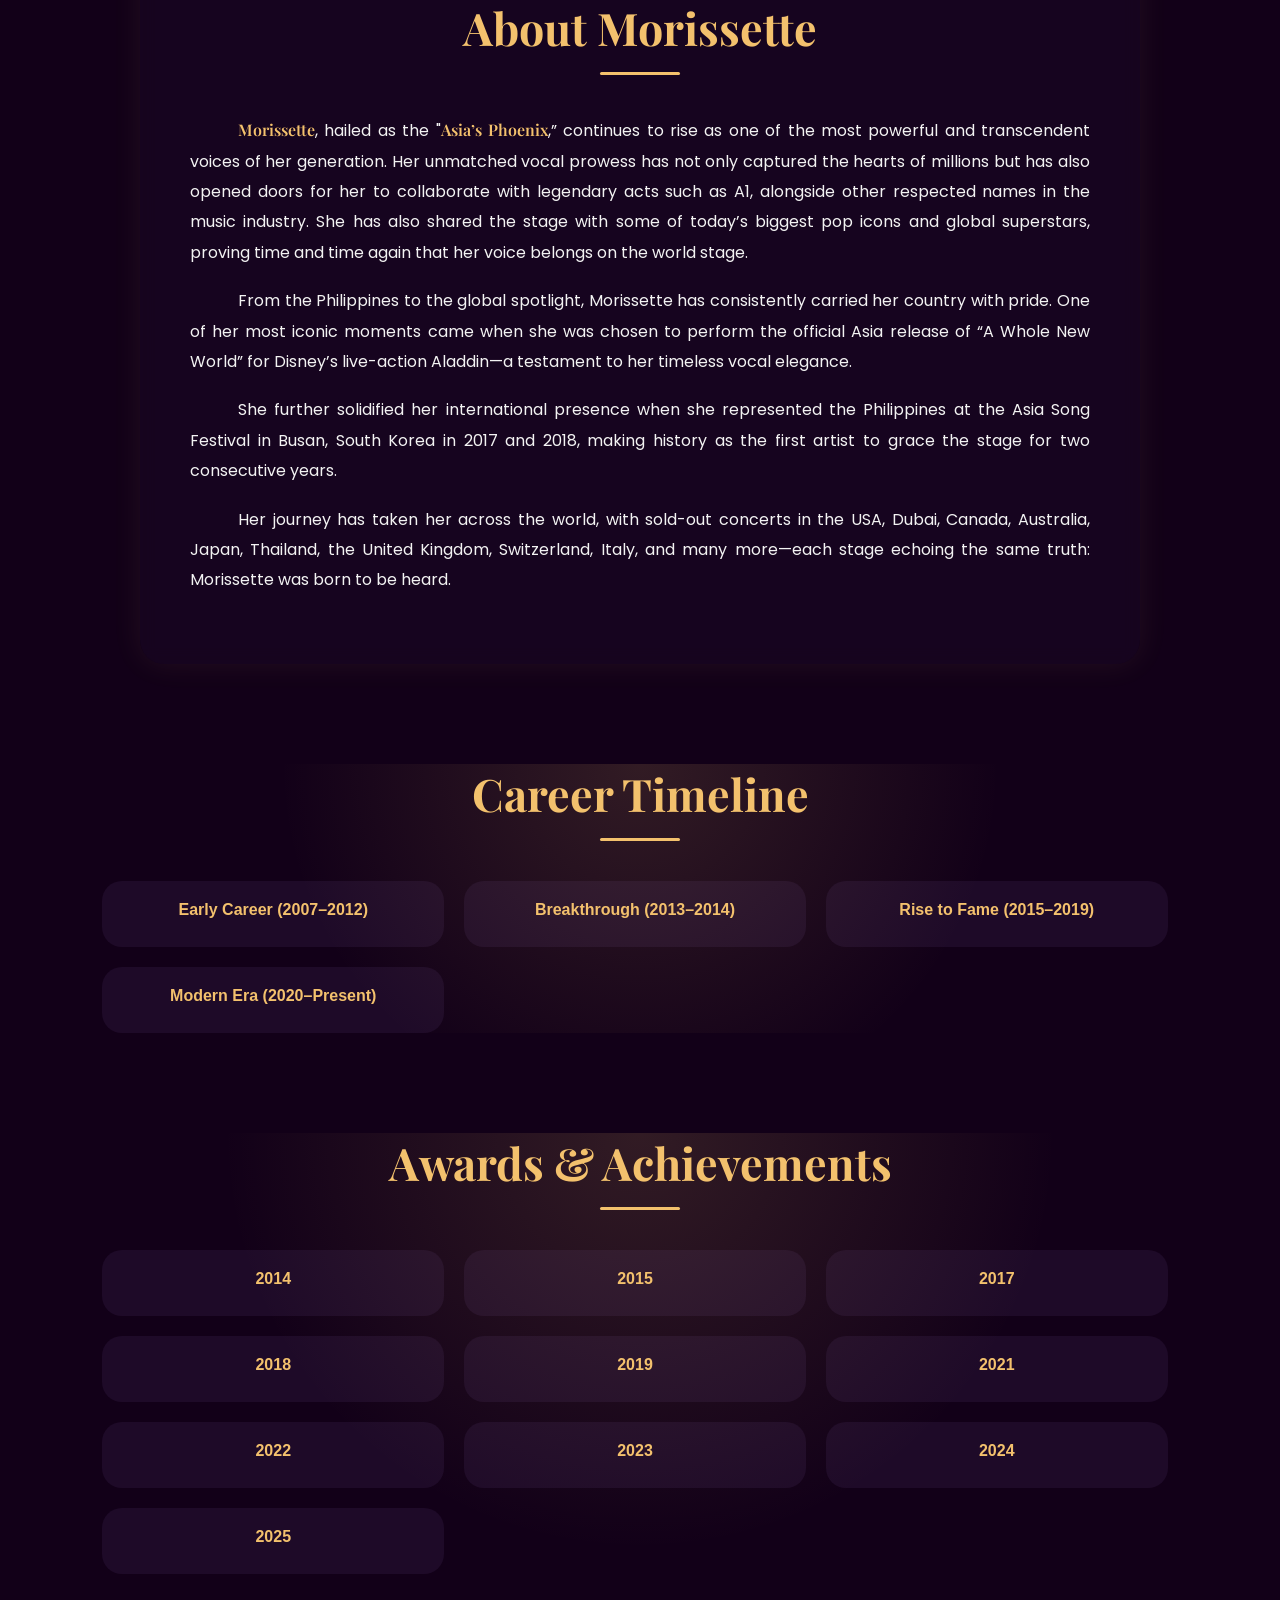
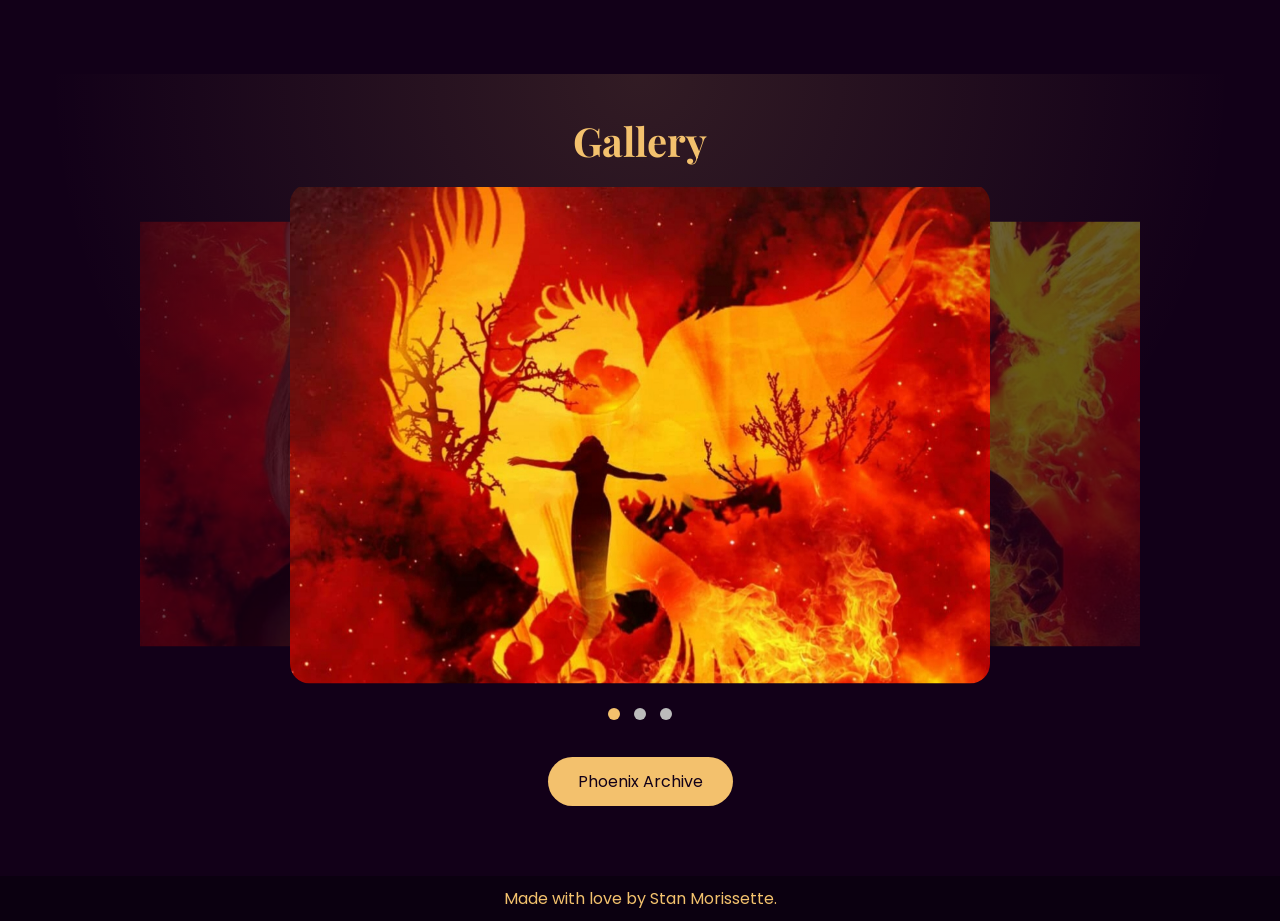
==== commit f0de96e6: "Update index.html" ====
--- a/index.html
+++ b/index.html
@@ -80,7 +80,7 @@
 <main class="page-content">
 
  <!-- HERO -->
-  <section class="hero reveal" id="home">
+  <section class="hero" id="home">
 
     <div class="hero-text">
       <h2>Vocal Powerhouse.<br>World-Class Performer.</h2>
@@ -507,7 +507,7 @@
 
 <!-- See More Button -->
 <div class="see-more-container">
-  <a href="Gallery/photoshoot-collection.html" class="see-more-btn">See More Photoshoots</a>
+  <a href="Gallery/photoshoot-collection.html" class="see-more-btn">Phoenix Archive</a>
 </div>
 
 
--- a/style.css
+++ b/style.css
@@ -685,8 +685,20 @@
     text-align: center;
     gap: 25px;
     padding: 40px 8%;
-      
-  }
+  }
+
+
+
+   .hero{
+    transform: translateY(60px);
+    transition: opacity 1.4s ease, transform 1.4s ease;
+  }
+
+
+.hero.show{
+  opacity: 1;
+  transform: translateY(0);
+}
 
   .hero-image{
     order: 1;
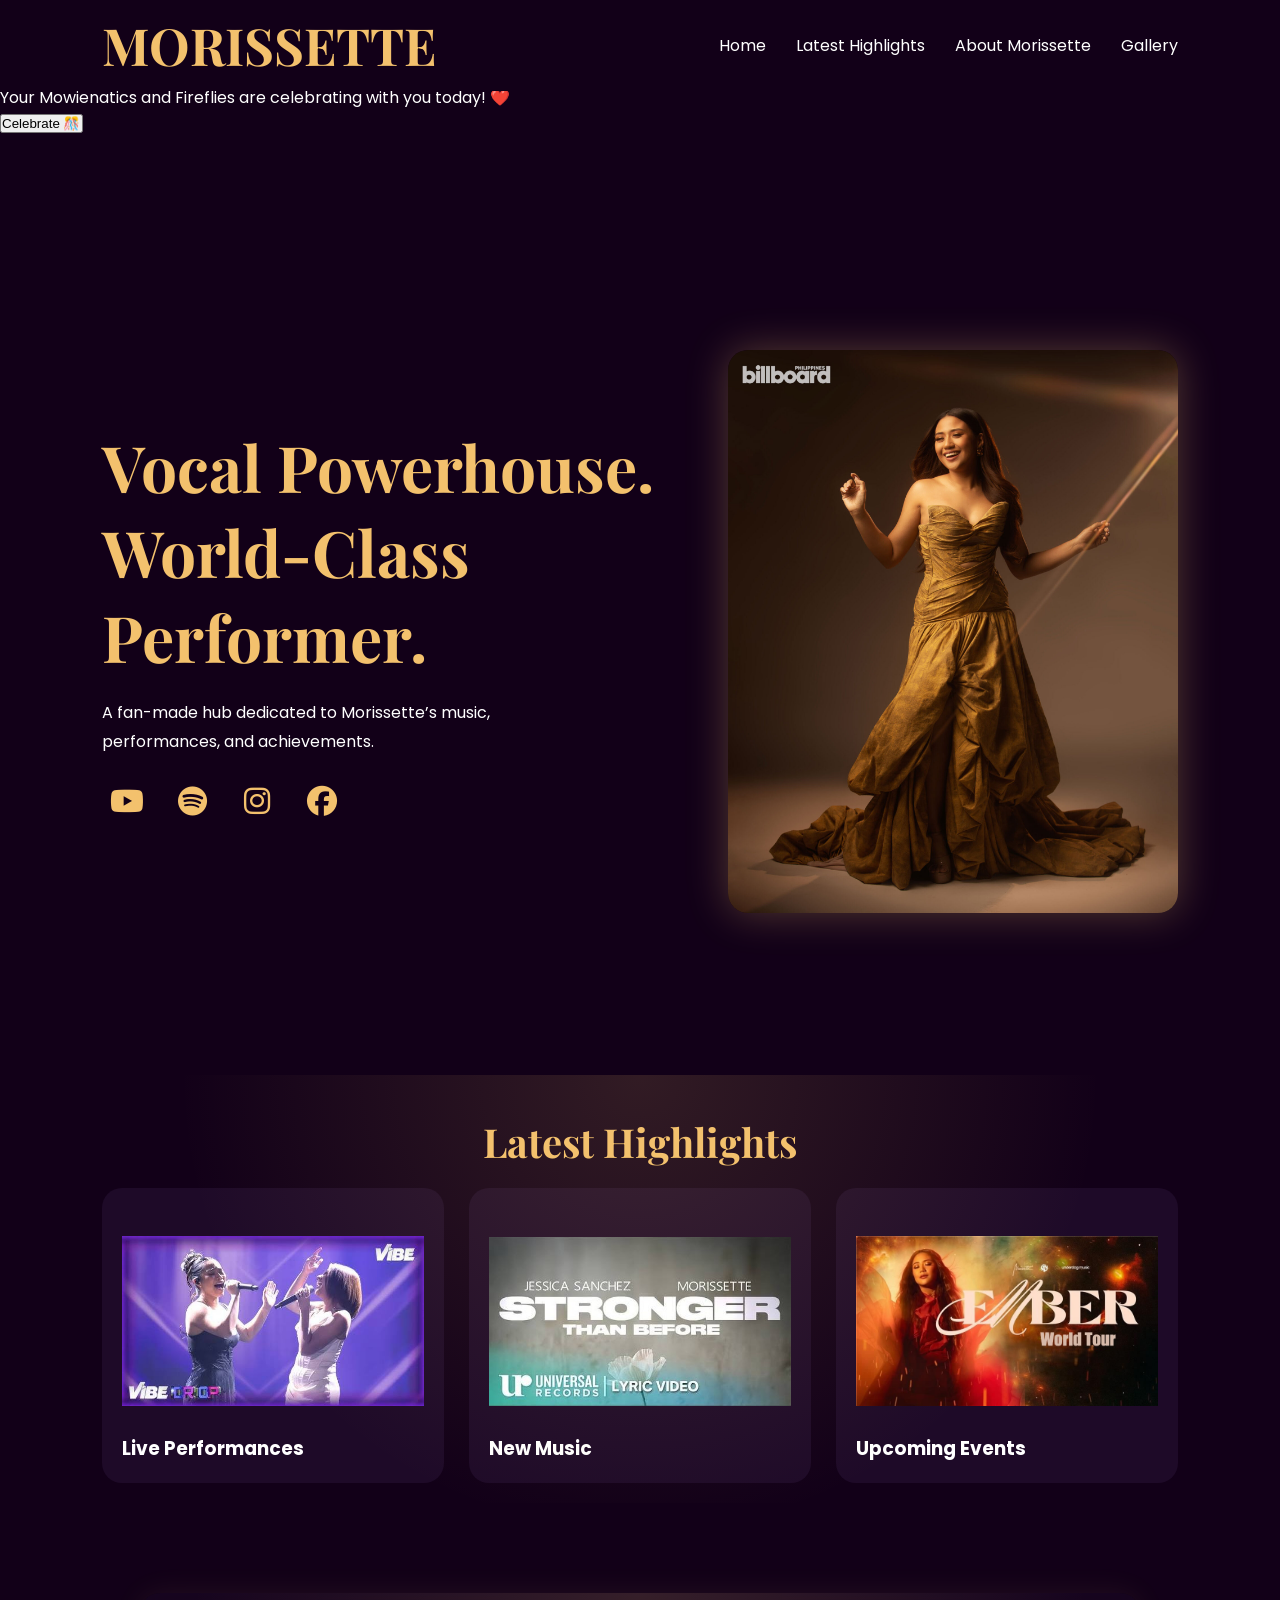
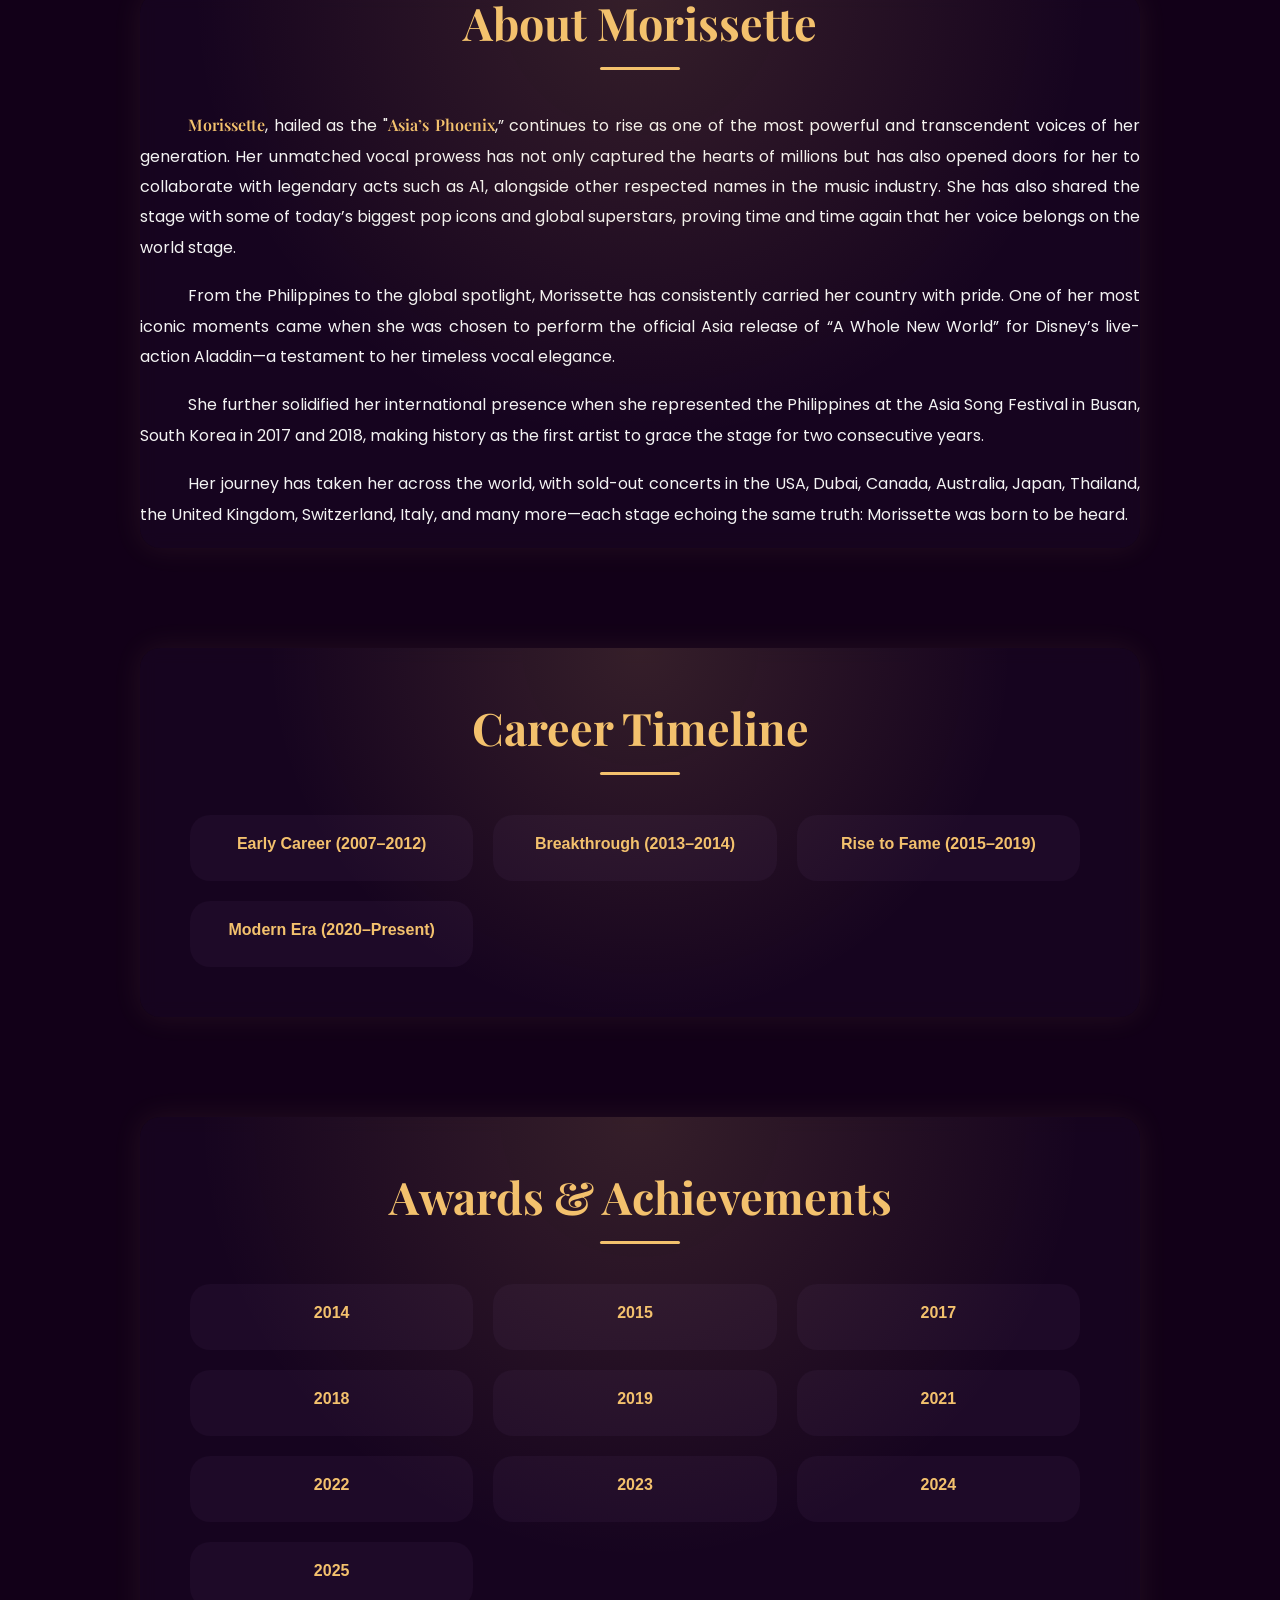
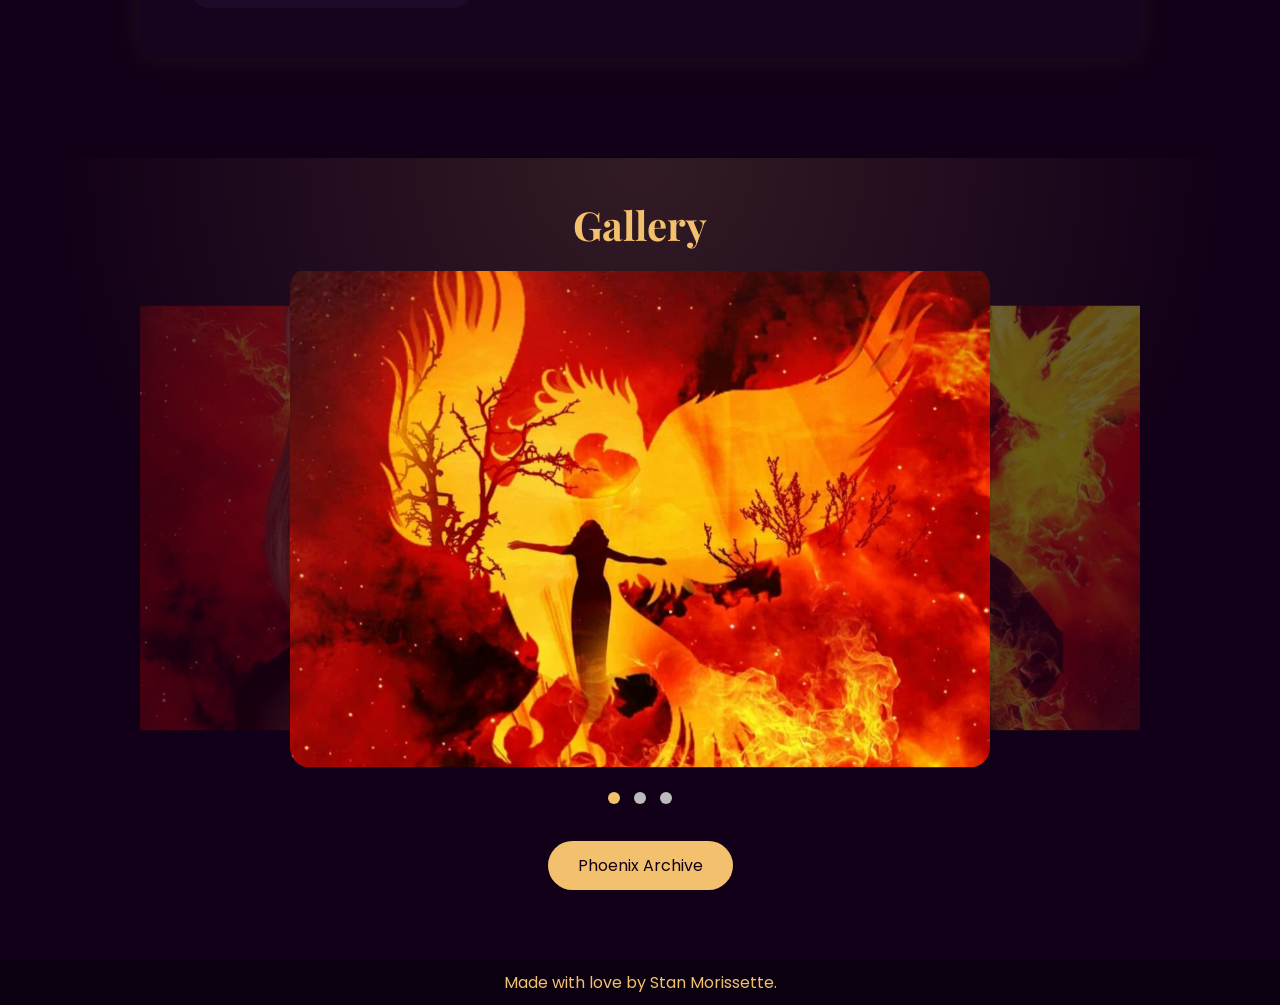
==== commit 67681527: "Update index.html" ====
--- a/index.html
+++ b/index.html
@@ -62,6 +62,27 @@
 
 </div>
 
+  <!-- Birthday Modal -->
+<div id="birthdayModal" class="birthday-modal">
+  <div class="birthday-content">
+
+    <button class="birthday-close">&times;</button>
+
+    <h2>🎂 Happy Birthday, Morissette! 🎉</h2>
+
+    <p>
+      Wishing you a day filled with love, joy, and beautiful music.
+      Thank you for inspiring millions with your incredible talent and heart.
+    </p>
+
+    <p>
+      Your Mowienatics and Fireflies are celebrating with you today! ❤️
+    </p>
+
+    <button class="birthday-btn">Celebrate 🎊</button>
+
+  </div>
+</div>
 
   <header>
   <nav>
--- a/style.css
+++ b/style.css
@@ -9,7 +9,7 @@
 }
 
 .page-content{
-  margin-top: 30px;
+  margin-top: 40px;
 }
 
 
@@ -154,7 +154,7 @@
   padding: 50px 8%;
   opacity: 0;
   transform: translateY(20px);
-  transition: opacity 1.2s ease, transform 1.2s ease;
+  transition: opacity 1.4s ease, transform 1.4s ease;
   
 }
 
@@ -232,7 +232,7 @@
 
 .info-section{
   width:100%;
-  padding:100px 8%;
+ 
 }
 
 /* ========================================
@@ -275,6 +275,13 @@
   border-radius:20px;
 }
 
+.artist-bio,
+.timeline-section,
+.awards-section{
+  position: relative;
+  overflow: hidden;
+}
+
 /* ========================================
    ARTIST BIO
 ======================================== */
@@ -282,9 +289,9 @@
 .artist-bio{
   max-width:1000px;
   margin:0 auto 100px;
-  padding:50px;
+
   background:rgba(30,10,40,.45);
-  border-radius:24px;
+  border-radius:20px;
   backdrop-filter:blur(8px);
   box-shadow:0 0 30px rgba(243,193,109,.08);
     transition:.3s ease;
@@ -298,6 +305,8 @@
   text-indent:0.5in;
 }
 
+
+
 .artist-bio:hover{
   transform:translateY(-5px);
 }
@@ -313,8 +322,14 @@
 ======================================== */
 
 .timeline-section{
-  max-width:1200px;
+    max-width:1000px;
   margin:0 auto 100px;
+  padding:50px;
+  background:rgba(30,10,40,.45);
+  border-radius:20px;
+  backdrop-filter:blur(8px);
+  box-shadow:0 0 30px rgba(243,193,109,.08);
+    transition:.3s ease;
 }
 
  .timeline-container{
@@ -346,8 +361,14 @@
 ======================================== */
 
 .awards-section{
-  max-width:1200px;
-  margin:0 auto;
+   max-width:1000px;
+  margin:0 auto 100px;
+  padding:50px;
+  background:rgba(30,10,40,.45);
+  border-radius:20px;
+  backdrop-filter:blur(8px);
+  box-shadow:0 0 30px rgba(243,193,109,.08);
+    transition:.3s ease;
 }
 
 .awards-container{
@@ -372,7 +393,7 @@
 
 .award-card{
   background:#1e0a28;
-  border-radius:20px;
+  border-radius:10px;
   padding:5px;
   transition:.3s ease;
 }
@@ -643,6 +664,24 @@
   z-index: 0;
 }
 
+.artist-bio::before,
+.updates::before,
+.timeline-section::before,
+.awards-section::before {
+  content: "";
+  position: absolute;
+  inset: 0;
+    border-radius: 20px;
+  background: radial-gradient(
+    circle at top,
+    rgba(243, 193, 109, 0.14),
+    transparent 60%
+  );
+ 
+  pointer-events: none;
+  z-index: 0;
+}
+
 .highlights h2 > *,
 .gallery h2 > *,
 .updates h2 > *,
@@ -677,7 +716,7 @@
 
 @media(max-width: 768px){
   .page-content{
-    margin-top: 90px;
+    margin-top: 65px;
   }
 
   .hero{
@@ -746,13 +785,12 @@
     font-size: 18px;
   }
 
-  .info-section{
-    padding:80px 5%;
-  }
+ 
 
   .artist-bio{
     padding:30px 25px;
     margin-bottom:70px;
+    
   }
 
 .artist-bio p{
@@ -795,7 +833,7 @@
 
   .awards-container{
     grid-template-columns:1fr;
-     max-height:350px;
+     max-height:330px;
     overflow-y:auto;
 
     padding-right:5px;
@@ -816,4 +854,3 @@
  
 
 }
-
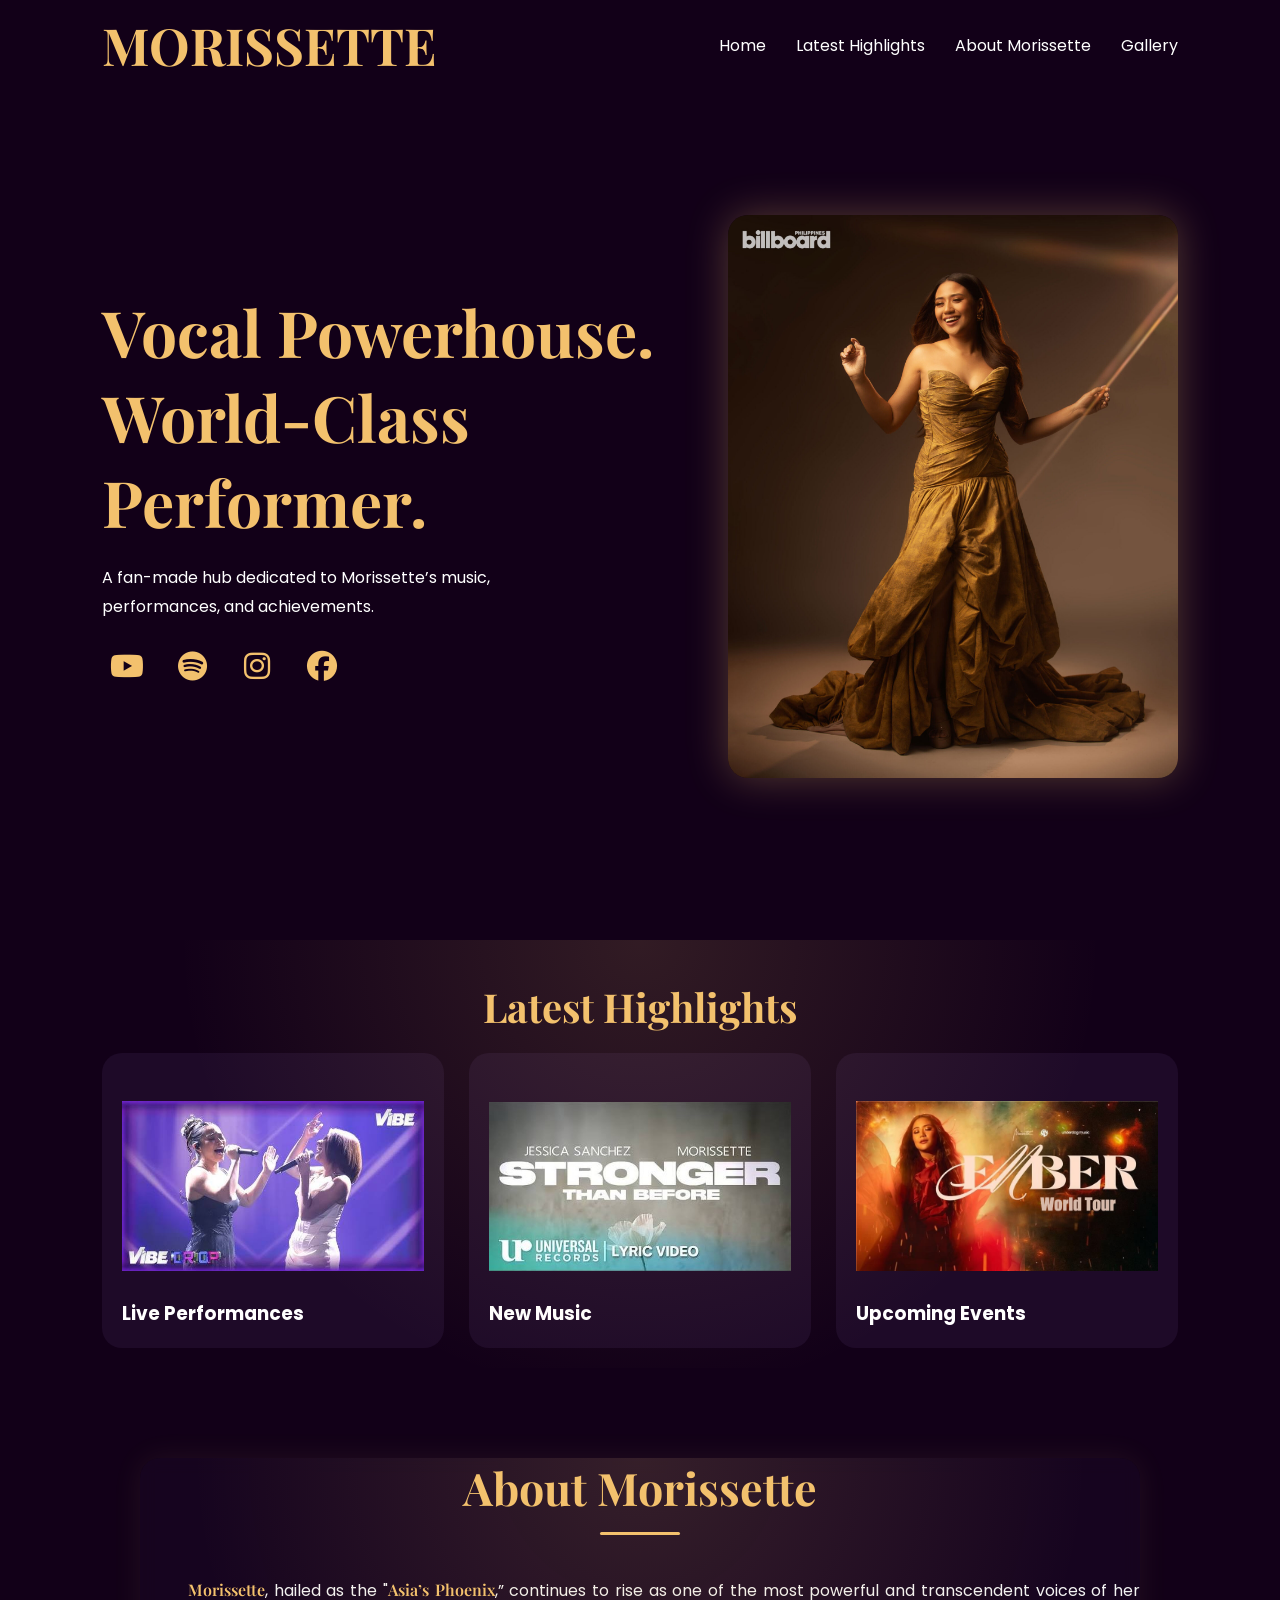
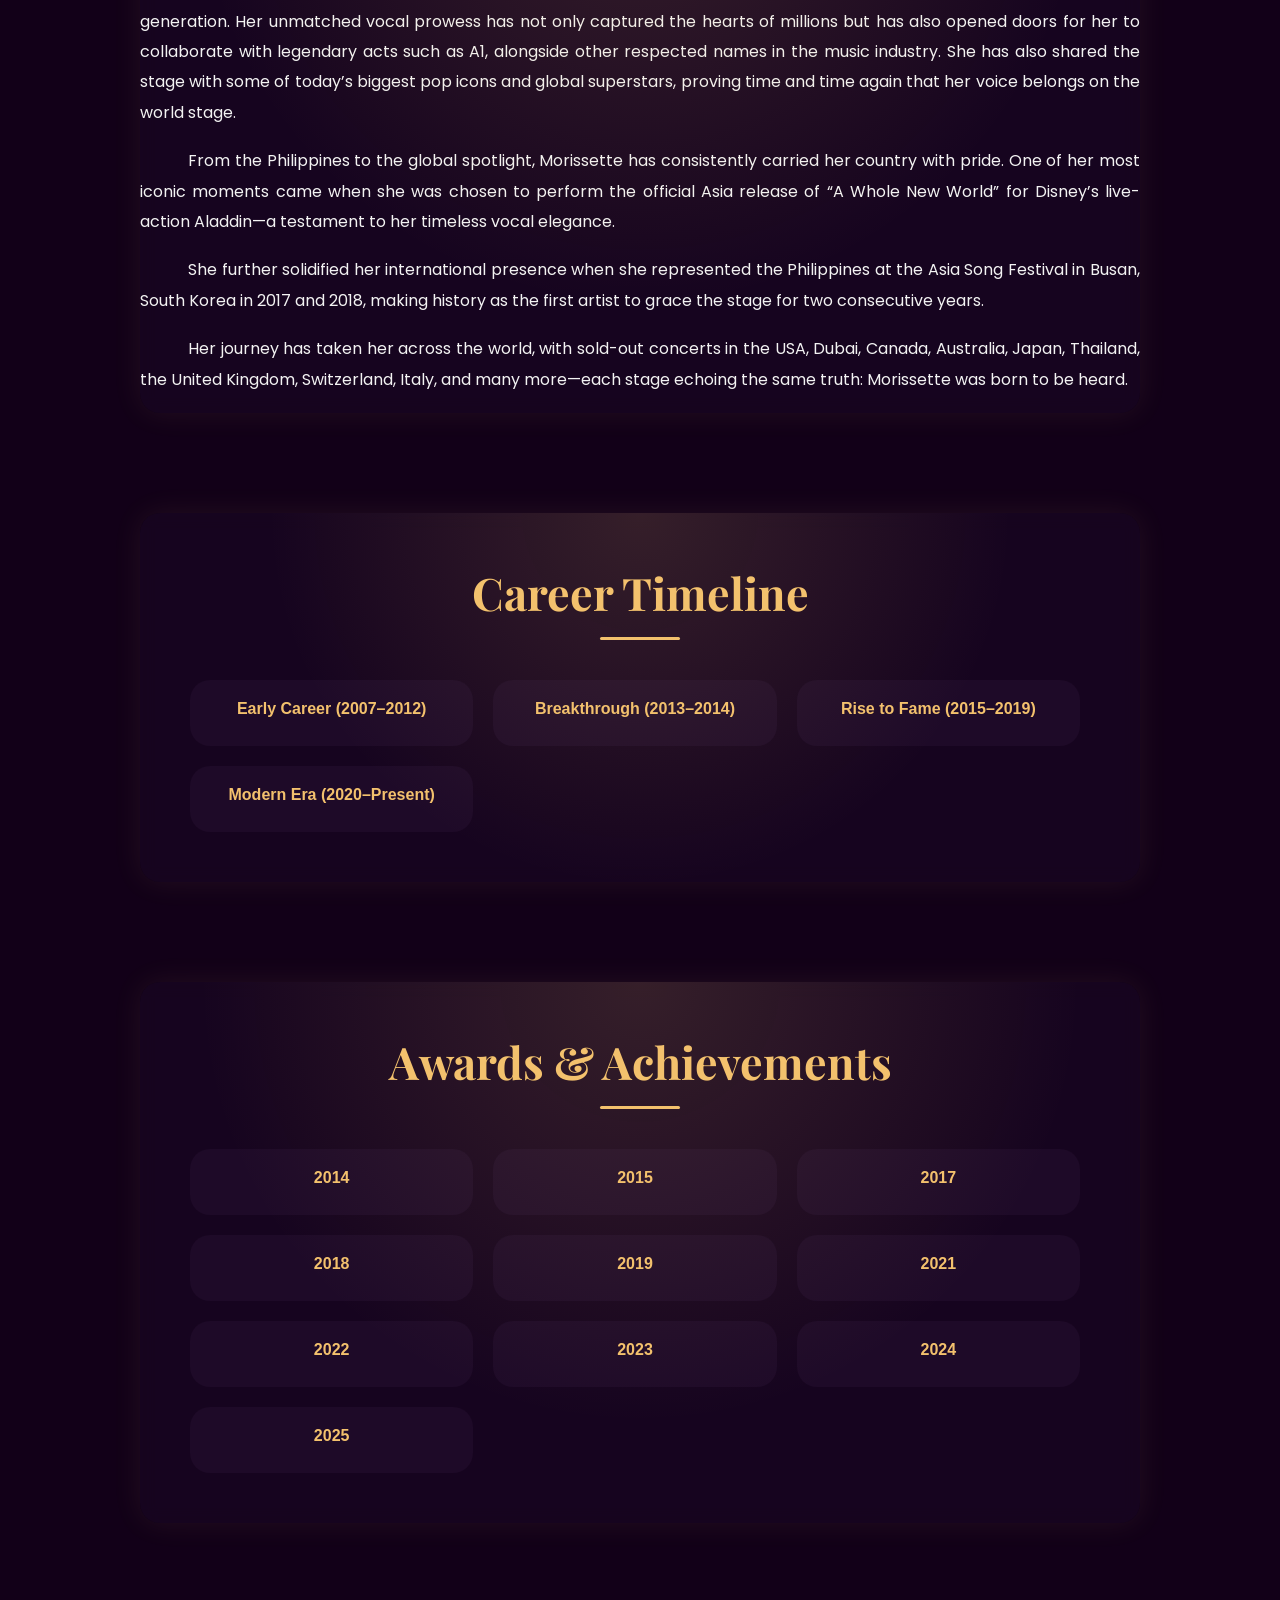
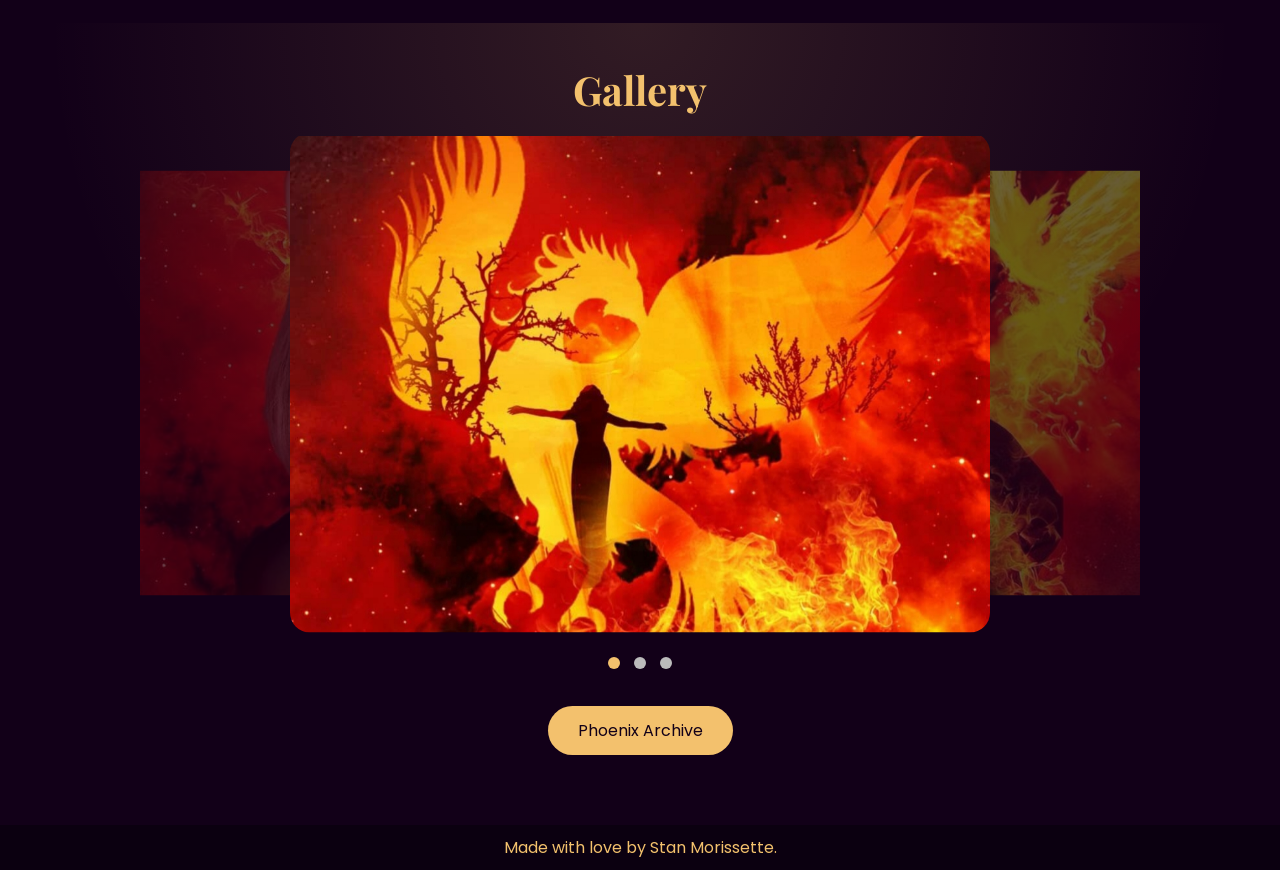
==== commit 4d1c23d9: "Update index.html" ====
--- a/index.html
+++ b/index.html
@@ -62,24 +62,32 @@
 
 </div>
 
-  <!-- Birthday Modal -->
 <div id="birthdayModal" class="birthday-modal">
   <div class="birthday-content">
 
     <button class="birthday-close">&times;</button>
 
-    <h2>🎂 Happy Birthday, Morissette! 🎉</h2>
+    <div class="birthday-photo">
+      <img src="Images/birthday-morissette.jpg" alt="Morissette">
+    </div>
+
+    <h2>Happy Birthday!</h2>
+
+    <h3>MORISSETTE</h3>
 
     <p>
-      Wishing you a day filled with love, joy, and beautiful music.
-      Thank you for inspiring millions with your incredible talent and heart.
+      Wishing you a year filled with happiness,
+      blessings, and unforgettable moments.
+      Thank you for inspiring millions through your music.
     </p>
 
-    <p>
-      Your Mowienatics and Fireflies are celebrating with you today! ❤️
+    <p class="phoenix-message">
+      love from your Fireflies and Mowienatics around the world ❤️
     </p>
 
-    <button class="birthday-btn">Celebrate 🎊</button>
+    <button class="birthday-btn">
+      Celebrate 🎉
+    </button>
 
   </div>
 </div>
--- a/style.css
+++ b/style.css
@@ -140,6 +140,68 @@
     transform: translateY(0);
   }
 }
+
+.birthday-modal{
+  position:fixed;
+  inset:0;
+  background:rgba(0,0,0,.85);
+  display:flex;
+  justify-content:center;
+  align-items:center;
+  z-index:10000;
+  opacity:0;
+  visibility:hidden;
+  transition:.3s;
+}
+
+.birthday-modal.show{
+  opacity:1;
+  visibility:visible;
+}
+
+.birthday-content{
+  width:90%;
+  max-width:500px;
+  background:linear-gradient(135deg,#2a0036,#4d0f6f);
+  padding:30px;
+  border-radius:20px;
+  text-align:center;
+  color:white;
+  position:relative;
+  box-shadow:0 0 30px rgba(255,215,0,.25);
+}
+
+.birthday-content h2{
+  color:#ffd700;
+  margin-bottom:15px;
+}
+
+.birthday-content p{
+  line-height:1.7;
+}
+
+.birthday-close{
+  position:absolute;
+  top:10px;
+  right:15px;
+  background:none;
+  border:none;
+  color:white;
+  font-size:1.5rem;
+  cursor:pointer;
+}
+
+.birthday-btn{
+  margin-top:20px;
+  padding:12px 25px;
+  border:none;
+  border-radius:30px;
+  cursor:pointer;
+  font-weight:bold;
+}
+
+
+
 
 /* ========================================
    HERO
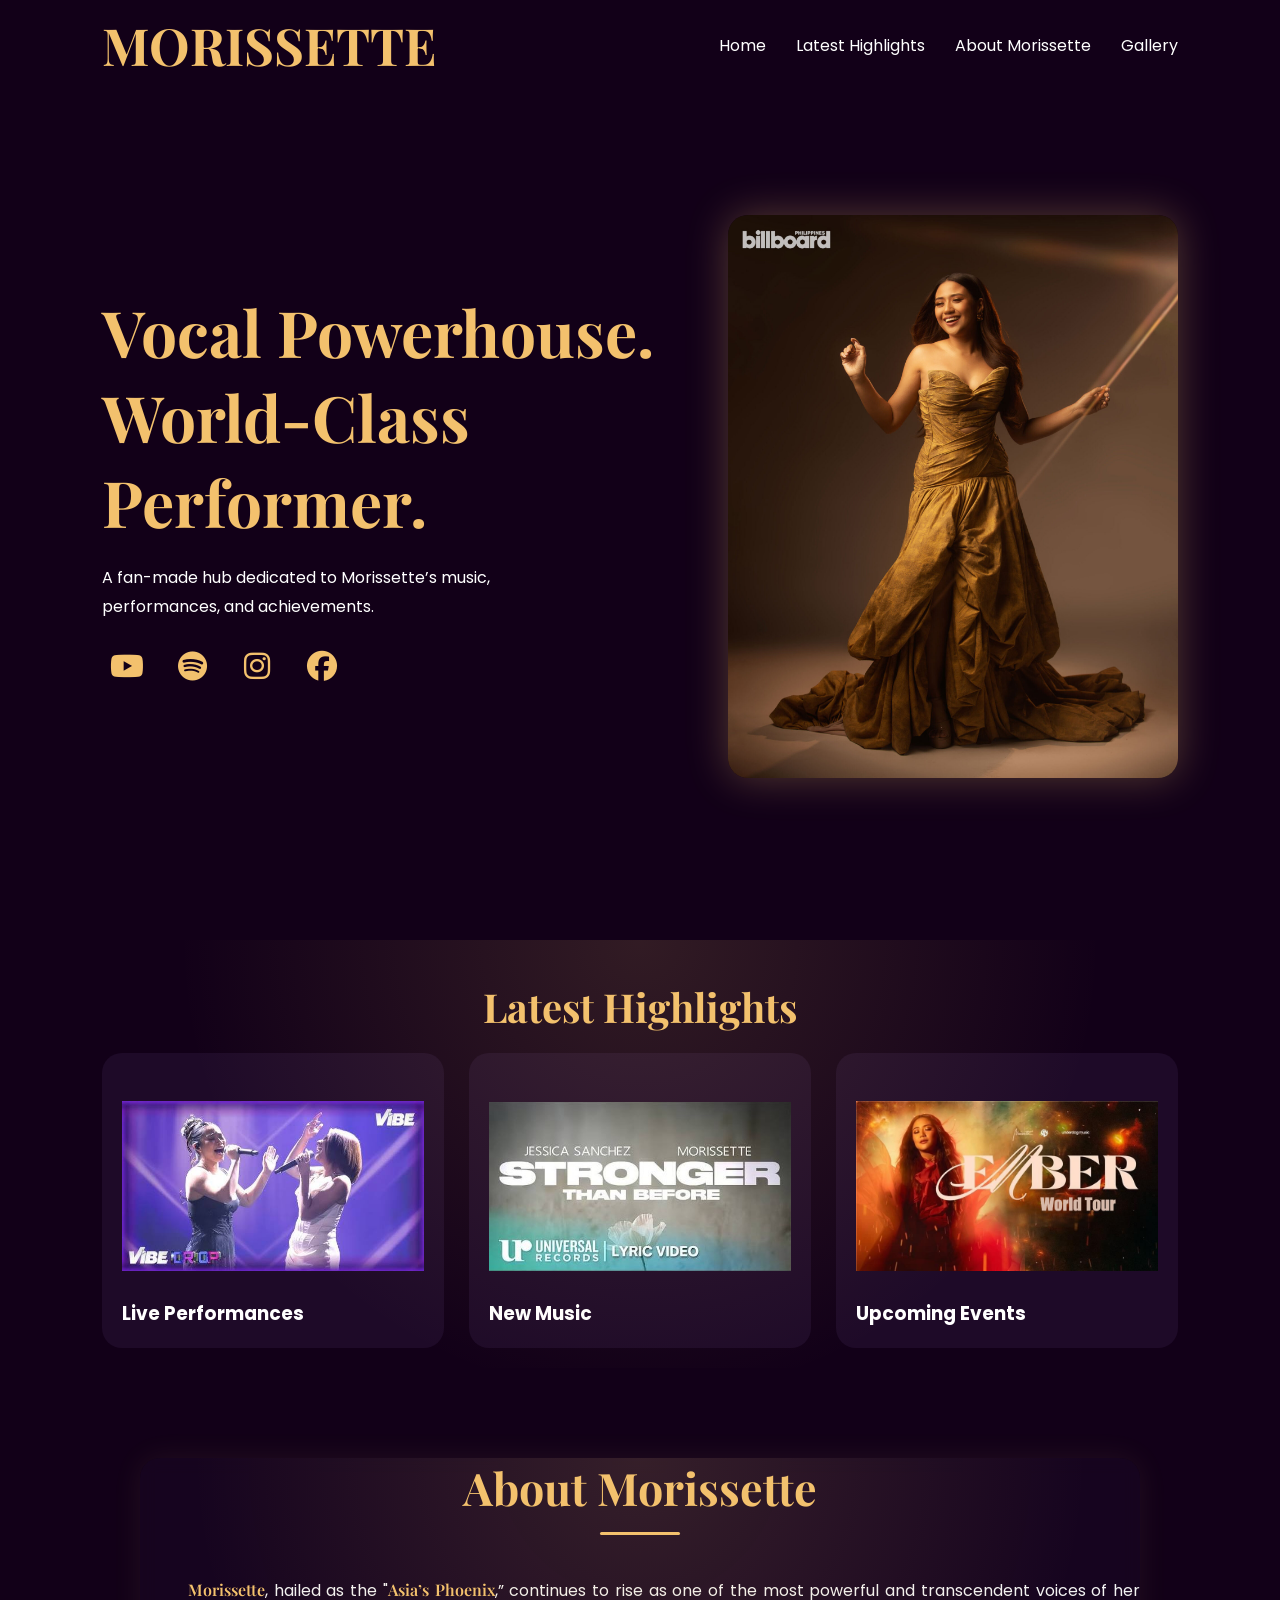
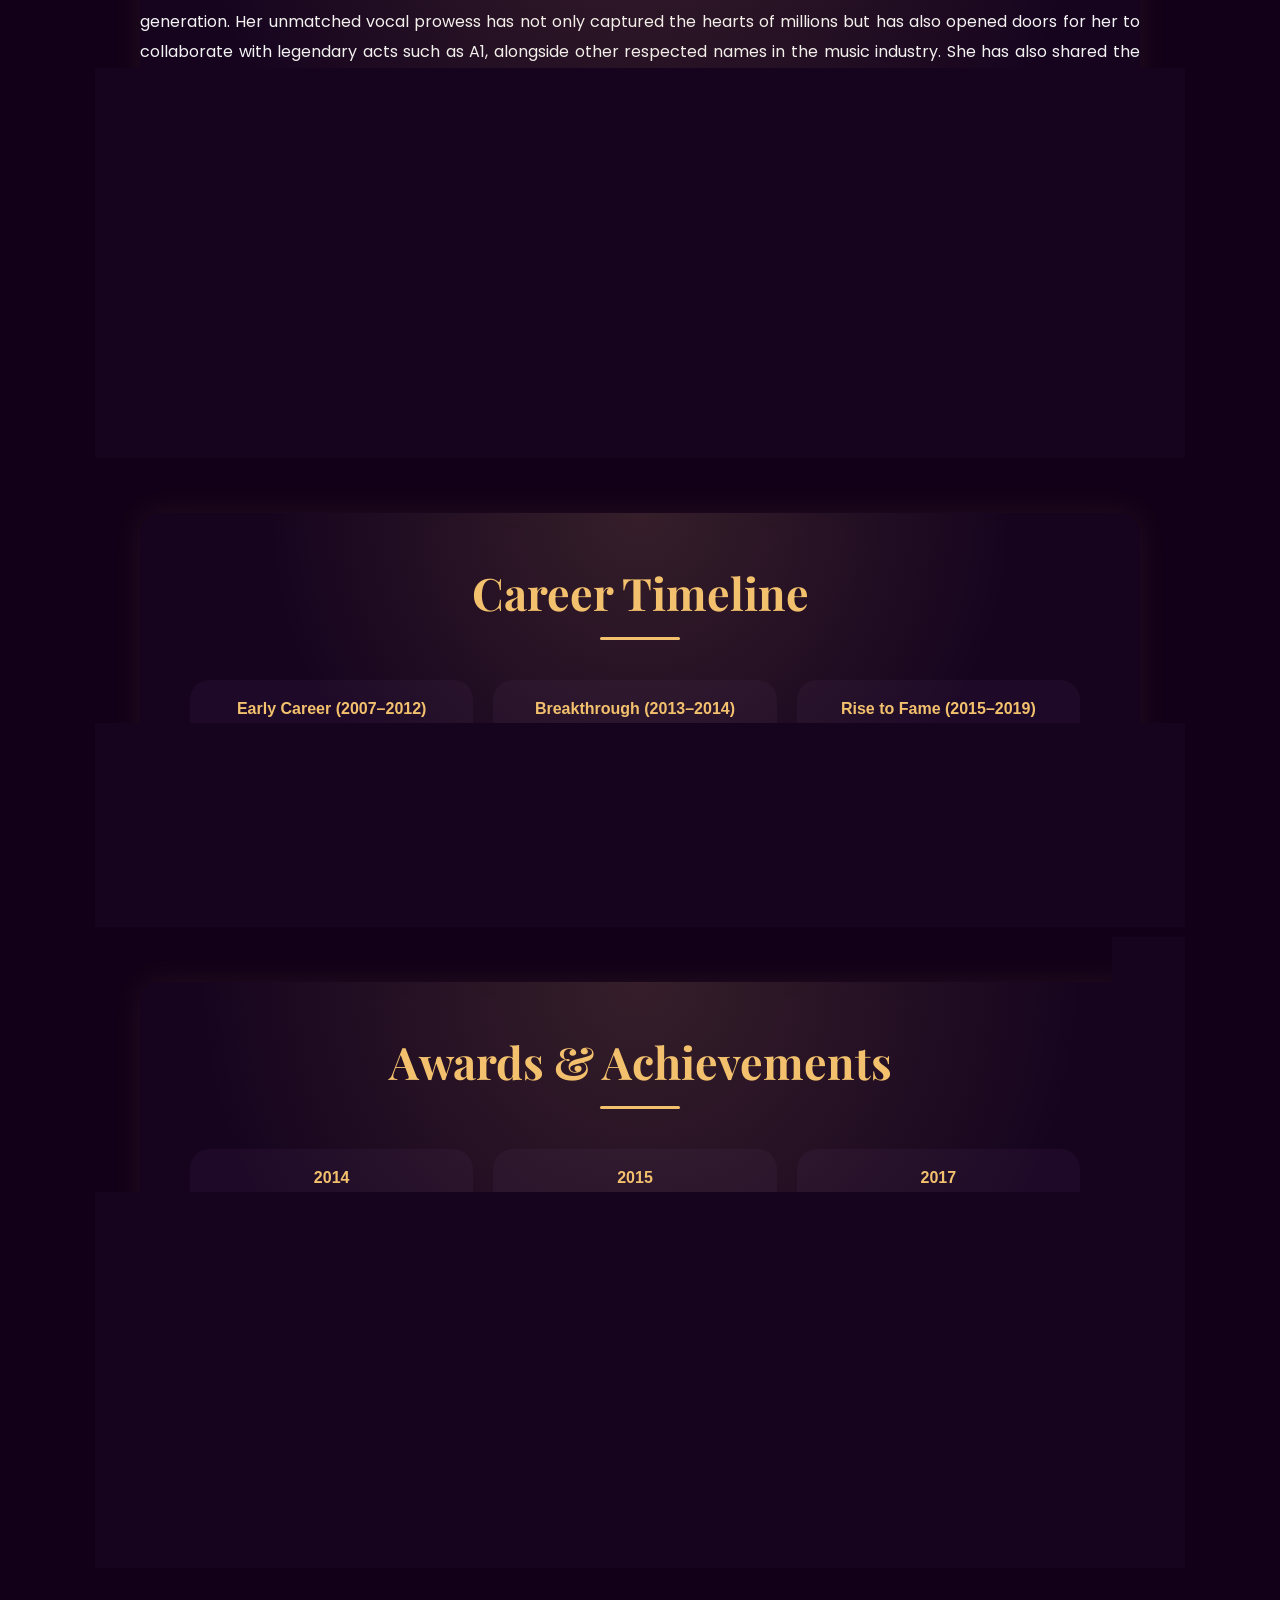
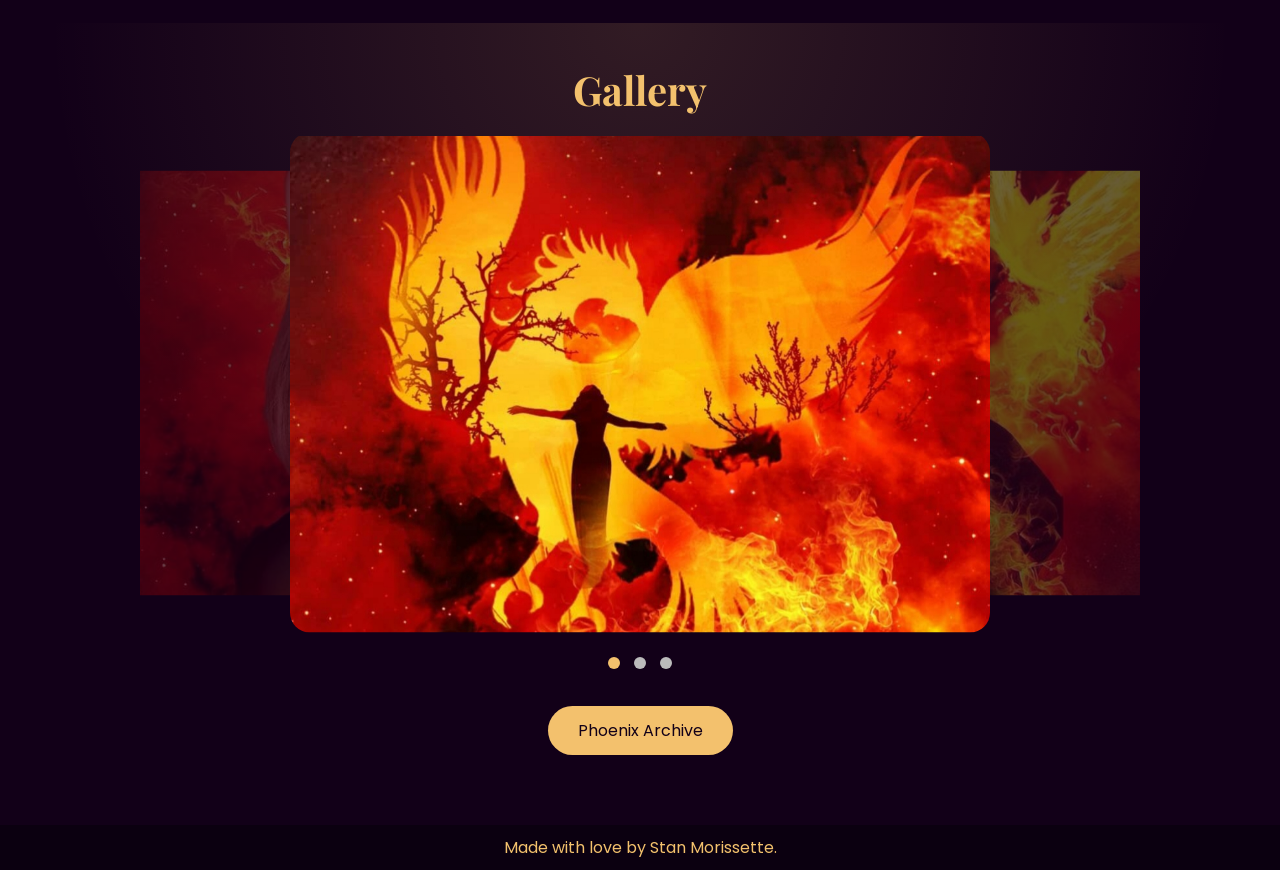
==== commit 0cae524d: "Update index.html" ====
--- a/index.html
+++ b/index.html
@@ -63,33 +63,15 @@
 </div>
 
 <div id="birthdayModal" class="birthday-modal">
+
+  <button class="birthday-close">×</button>
+
   <div class="birthday-content">
-
-    <button class="birthday-close">&times;</button>
-
-    <div class="birthday-photo">
-      <img src="Images/birthday-morissette.jpg" alt="Morissette">
-    </div>
-
-    <h2>Happy Birthday!</h2>
-
-    <h3>MORISSETTE</h3>
-
-    <p>
-      Wishing you a year filled with happiness,
-      blessings, and unforgettable moments.
-      Thank you for inspiring millions through your music.
-    </p>
-
-    <p class="phoenix-message">
-      love from your Fireflies and Mowienatics around the world ❤️
-    </p>
-
-    <button class="birthday-btn">
-      Celebrate 🎉
-    </button>
-
+    <img src="HBDM.png" class="birthday-card">
   </div>
+
+  <div class="confetti-container"></div>
+
 </div>
 
   <header>
--- a/style.css
+++ b/style.css
@@ -141,17 +141,26 @@
   }
 }
 
+/* =========================
+   BIRTHDAY MODAL
+========================= */
+
 .birthday-modal{
   position:fixed;
   inset:0;
-  background:rgba(0,0,0,.85);
+
   display:flex;
   justify-content:center;
   align-items:center;
-  z-index:10000;
+
+  background:rgba(0,0,0,.85);
+
+  z-index:999999;
+
   opacity:0;
   visibility:hidden;
-  transition:.3s;
+
+  transition:.4s ease;
 }
 
 .birthday-modal.show{
@@ -159,45 +168,166 @@
   visibility:visible;
 }
 
-.birthday-content{
-  width:90%;
-  max-width:500px;
-  background:linear-gradient(135deg,#2a0036,#4d0f6f);
-  padding:30px;
-  border-radius:20px;
-  text-align:center;
-  color:white;
-  position:relative;
-  box-shadow:0 0 30px rgba(255,215,0,.25);
-}
-
-.birthday-content h2{
-  color:#ffd700;
-  margin-bottom:15px;
-}
-
-.birthday-content p{
-  line-height:1.7;
-}
-
-.birthday-close{
+/* =========================
+   MODAL CONTENT
+========================= */
+
+.birthday-modal {
+  position: fixed;
+  inset: 0;
+  display: none;
+  justify-content: center;
+  align-items: center;
+
+  background: rgba(0,0,0,.75);
+  backdrop-filter: blur(6px);
+
+  z-index: 9999;
+}
+
+.birthday-modal.show {
+  display: flex;
+}
+
+.birthday-content {
+  position: relative;
+  display: inline-block;
+}
+
+.birthday-content::before {
+  content: "";
+  position: absolute;
+  inset: -10px;
+
+  border-radius: 28px;
+
+  background: radial-gradient(
+    circle,
+    rgba(255, 215, 0, 0.35),
+    rgba(255, 69, 0, 0.15),
+    transparent 70%
+  );
+
+  filter: blur(20px);
+  z-index: 0;
+}
+
+.birthday-card {
+  display: block;
+  width: min(90vw, 450px);
+  max-height: 80vh;
+
+  border-radius: 20px;
+
+  box-shadow:
+    0 20px 60px rgba(0, 0, 0, 0.6),
+    0 0 25px rgba(255, 215, 0, 0.25);
+
+  animation: popIn .4s ease;
+}
+
+@keyframes popIn {
+  from {
+    transform: scale(.8);
+    opacity: 0;
+  }
+  to {
+    transform: scale(1);
+    opacity: 1;
+  }
+}
+
+.birthday-close {
+  position: absolute;
+  top: 25px;
+  right: 25px;
+
+  width: 42px;
+  height: 42px;
+
+  border: none;
+  border-radius: 50%;
+
+  background: rgba(255,255,255,0.95);
+  color: black;
+
+  font-size: 22px;
+  font-weight: bold;
+
+  cursor: pointer;
+
+  display: flex;
+  align-items: center;
+  justify-content: center;
+
+  box-shadow: 0 8px 20px rgba(0,0,0,.4);
+
+  z-index: 10001;
+
+  transition: transform .2s ease, background .2s ease;
+}
+
+.birthday-close:hover {
+  transform: scale(1.1);
+  background: white;
+}
+
+.birthday-close:hover {
+  transform: scale(1.1);
+}
+
+.confetti-container {
+  position: fixed;
+  inset: 0;
+
+  pointer-events: none;
+  overflow: hidden;
+
+  z-index: 10000;
+}
+
+
+/* =========================
+   CONFETTI
+========================= */
+
+
+
+.confetti{
   position:absolute;
-  top:10px;
-  right:15px;
-  background:none;
-  border:none;
-  color:white;
-  font-size:1.5rem;
-  cursor:pointer;
-}
-
-.birthday-btn{
-  margin-top:20px;
-  padding:12px 25px;
-  border:none;
-  border-radius:30px;
-  cursor:pointer;
-  font-weight:bold;
+  width:10px;
+  height:10px;
+
+  animation:fall 4s linear forwards;
+}
+
+@keyframes fall{
+
+  from{
+    transform:
+      translateY(-100px)
+      rotate(0deg);
+  }
+
+  to{
+    transform:
+      translateY(110vh)
+      rotate(720deg);
+  }
+
+}
+
+/* =========================
+   MOBILE
+========================= */
+
+@media(max-width:768px){
+
+  .birthday-card{
+    width:90vw;
+    max-height:75vh;
+  }
+
 }
 
 
